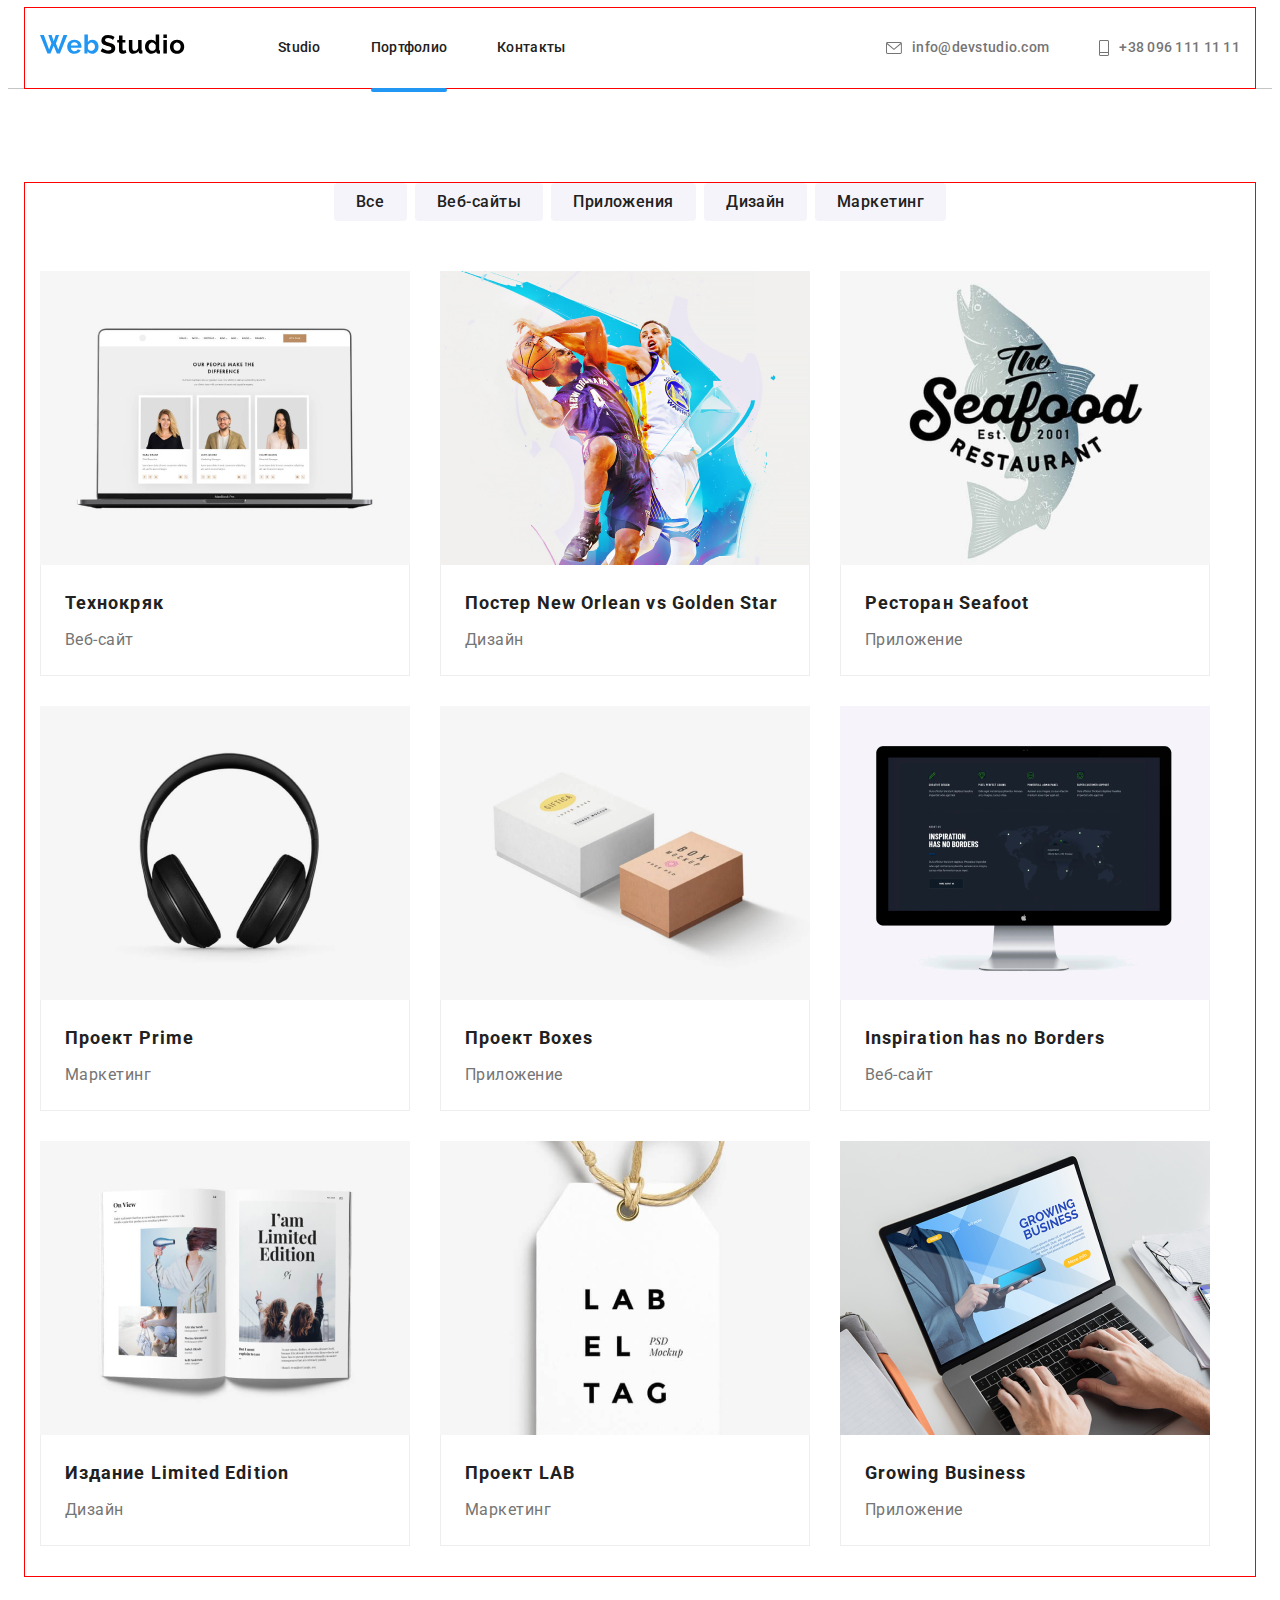
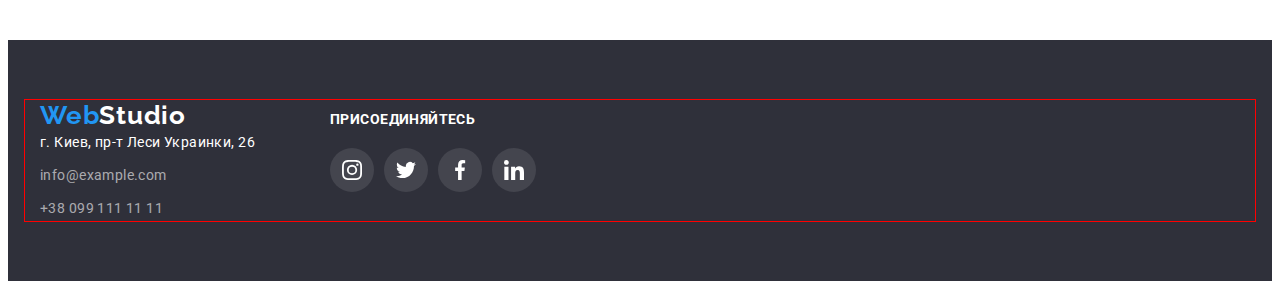
==== portfolio.html @ 8a686abf "HW-06" ====
<!DOCTYPE html>
<html lang="ru">
<head>
    <meta charset="UTF-8">
    <meta http-equiv="X-UA-Compatible" content="IE=edge">
    <meta name="viewport" content="width=device-width, initial-scale=1.0">
    <link rel="preconnect" href="https://fonts.googleapis.com">
    <link rel="preconnect" href="https://fonts.gstatic.com" />
    <link href="https://fonts.googleapis.com/css2?family=Raleway:wght@700&family=Roboto:wght@400;500;700;900&display=swap"
          rel="stylesheet" />
    <title>WebStudio</title>
    <link rel="stylesheet" href="https://cdnjs.cloudflare.com/ajax/libs/modern-normalize/1.1.0/modern-normalize.min.css"
        integrity="sha512-wpPYUAdjBVSE4KJnH1VR1HeZfpl1ub8YT/NKx4PuQ5NmX2tKuGu6U/JRp5y+Y8XG2tV+wKQpNHVUX03MfMFn9Q=="
        crossorigin="anonymous" referrerpolicy="no-referrer" />
    <link rel="stylesheet" href="./css/styles.css" />
</head>
<body>
    <!--Шапка сайта-->
<header class="header">
    <div class="container">
    <a class="header-logo link" href="/">
        <svg class="logo-icon" width="145" height="31">
            <use href="./images/symbol-defs.svg#icon-WebStudio">
            </use>
        </svg>
    </a>
    <nav class="header-nav">
        <ul class="header-list list">
            <li class="header-item"><a class="header-link link" href="index.html"  target="_blank">Studio</a></li>
            <li class="header-item"><a class="header-link current link" href="portfolio.html"  target="_blank">Портфолио</a></li>
            <li class="header-item"><a class="header-link link" href="/" target="_blank">Контакты</a></li>
        </ul>
    </nav>
<ul class="header-list list link">
    <li class="header-item"><a class="header-mail link" href="mailto:info@devstudio.com">
            <svg class="header-icon-mail" width="16" height="12">
                <use href="./images/symbol-defs.svg#icon-envelope">
                </use>
            </svg>
            info@devstudio.com
        </a>
    </li>
    <li class="header-item"><a class="header-tel link" href="tel:+380961111111">
            <svg class="header-icon-tel" width="10" height="16">
                <use href="./images/symbol-defs.svg#icon-Vector">
                </use>
            </svg>
            +38 096 111 11 11
        </a>
    </li>
</ul>
    </div>
</header>
    <!--Main-->
    <main>
    <!--Наши проекты и услуги-->
        <section class="projects ">
            <div class="container">
            <h2 class="visually-hidden">Наши проекты и услуги</h2>
                <ul class="projects-btn-list list">
                    <li class="projects-item-btn"> <button type="button" class="projects-btn-all" onclick()">Все</button></li>
                    <li class="projects-item-btn"> <button type="button" class="projects-btn-web" onclick()">Веб-сайты</button></li>
                    <li class="projects-item-btn"> <button type="button" class="projects-btn-applications" onclick()">Приложения</button></li>
                    <li class="projects-item-btn"> <button type="button" class="projects-btn-design" onclick()">Дизайн</button></li>
                    <li class="projects-item-btn"> <button type="button" class="projects-btn-marketing" onclick()">Маркетинг</button></li>
                </ul>
                <ul class="projects-gallery-list list">
                    <li class="projects-item-gallery">
                        <a href="" class="item-gallery-link link">
                        <div class="projects-item-wrap">
                        <img src="./images/img 21.png" alt="Технокоманда" width="370" height="294" />
                        <p class="projects-item-text">
                        Ресурс предлагает комплексные предложения с разным уровнем функционала и сервисов.
                        Все это позволит посетителю получить исчерпывающие сведения о компании или частном лице.
                        </p>
                        </div>
                        <div class="projects-item-gallery-typical">
                        <h3 class="projects-item-gallery-title">Технокряк</h3>
                        <p class="projects-gallery-text">Веб-сайт</p>
                        </div>
                        </a>
                    </li>                    
                    <li class="projects-item-gallery">
                        <a href="" class="item-gallery-link link">
                        <div class="projects-item-wrap">
                        <img src="./images/img 22.png" alt="Постер" width="370" height="294" />
                        <p class="projects-item-text">
                            Ресурс предлагает комплексные предложения с разным уровнем функционала и сервисов.
                            Все это позволит посетителю получить исчерпывающие сведения о компании или частном лице.
                        </p>
                        </div>
                        <div class="projects-item-gallery-typical">
                        <h3 class="projects-item-gallery-title">Постер New Orlean vs Golden Star</h3>
                        <p class="projects-gallery-text">Дизайн</p>
                        </div>
                        </a>
                    </li>
                    <li class="projects-item-gallery"> 
                        <a href="" class="item-gallery-link link">
                        <div class="projects-item-wrap">
                        <img src="./images/img 23.png" alt="Визитная карточка ресторана Seafoot" width="370" height="294" />
                        <p class="projects-item-text">
                            Ресурс предлагает комплексные предложения с разным уровнем функционала и сервисов.
                            Все это позволит посетителю получить исчерпывающие сведения о компании или частном лице.
                        </p>
                        </div>
                        <div class="projects-item-gallery-typical">
                        <h3 class="projects-item-gallery-title"> Ресторан Seafoot</h3>
                        <p class="projects-gallery-text">Приложение</p>
                        </div>
                        </a>
                    </li>
                    <li class="projects-item-gallery"> 
                        <a href="" class="item-gallery-link link">
                        <div class="projects-item-wrap">
                        <img src="./images/img 24.png" alt="Наушники" width="370" height="294" />
                        <p class="projects-item-text">
                            Ресурс предлагает комплексные предложения с разным уровнем функционала и сервисов.
                            Все это позволит посетителю получить исчерпывающие сведения о компании или частном лице.
                        </p>
                        </div>
                        <div class="projects-item-gallery-typical">
                        <h3 class="projects-item-gallery-title">Проект Prime</h3>
                        <p class="projects-gallery-text">Маркетинг</p>
                        </div>
                        </a>
                    </li>
                    <li class="projects-item-gallery"> 
                        <a href="" class="item-gallery-link link">
                        <div class="projects-item-wrap">
                        <img src="./images/img 25.png" alt="Коробочные решения" width="370" height="294" />
                        <p class="projects-item-text">
                            Ресурс предлагает комплексные предложения с разным уровнем функционала и сервисов.
                            Все это позволит посетителю получить исчерпывающие сведения о компании или частном лице.
                        </p>
                        </div>
                        <div class="projects-item-gallery-typical">
                        <h3 class="projects-item-gallery-title">Проект Boxes</h3>
                        <p class="projects-gallery-text">Приложение</p>
                        </div>
                        </a>
                    </li>
                    <li class="projects-item-gallery"> 
                        <a href="" class="item-gallery-link link">
                        <div class="projects-item-wrap">
                        <img src="./images/img 26.png" alt="Борд на экране монитора" width="370" height="294" />
                        <p class="projects-item-text">
                            Ресурс предлагает комплексные предложения с разным уровнем функционала и сервисов.
                            Все это позволит посетителю получить исчерпывающие сведения о компании или частном лице.
                        </p>
                        </div>
                        <div class="projects-item-gallery-typical">
                        <h3 class="projects-item-gallery-title">Inspiration has no Borders</h3>
                        <p class="projects-gallery-text">Веб-сайт</p>
                        </div>
                        </a>
                    </li>
                    <li class="projects-item-gallery">
                        <a href="" class="item-gallery-link link">
                        <div class="projects-item-wrap">
                        <img src="./images/img 27.png" alt="Буклет" width="370" height="294" />
                        <p class="projects-item-text">
                            Ресурс предлагает комплексные предложения с разным уровнем функционала и сервисов.
                            Все это позволит посетителю получить исчерпывающие сведения о компании или частном лице.
                        </p>
                        </div>
                        <div class="projects-item-gallery-typical">
                        <h3 class="projects-item-gallery-title">Издание Limited Edition</h3>
                        <p class="projects-gallery-text">Дизайн</p>
                        </div>
                        </a>
                    </li>
                    <li class="projects-item-gallery">
                        <a href="" class="item-gallery-link link">
                        <div class="projects-item-wrap">
                        <img src="./images/img 28.png" alt="Атрибут с Лого" width="370" height="294" />
                        <p class="projects-item-text">
                            Ресурс предлагает комплексные предложения с разным уровнем функционала и сервисов.
                            Все это позволит посетителю получить исчерпывающие сведения о компании или частном лице.
                        </p>
                        </div>
                        <div class="projects-item-gallery-typical">
                        <h3 class="projects-item-gallery-title">Проект LAB</h3>
                        <p class="projects-gallery-text">Маркетинг</p>
                        </div>
                        </a>
                    </li>
                    <li class="projects-item-gallery">
                        <a href="" class="item-gallery-link link">
                        <div class="projects-item-wrap">
                        <img src="./images/img 29.png" alt="Демоверсия на экране" width="370" height="294" />
                        <p class="projects-item-text">
                            Ресурс предлагает комплексные предложения с разным уровнем функционала и сервисов.
                            Все это позволит посетителю получить исчерпывающие сведения о компании или частном лице.
                        </p>
                        </div>
                        <div class="projects-item-gallery-typical">
                        <h3 class="projects-item-gallery-title">Growing Business</h3>
                        <p class="projects-gallery-text">Приложение</p>
                        </div>
                        </a>
                    </li>
                </ul>
            </div>
           </section>
    </main>
    <!--Footer-->
    <footer class="footer">
        <div class="container footer-container">
            <div class="logo-address">
                <a class="footer-logo link" href="/">
                    <span class="ingredient">Web</span>Studio</a>
                <address class="footer-address list link">
                    <ul class="footer-list list link">
                        <li class="footer-item"><a class="footer-map-link link" href="https://goo.gl/maps/CuazaA1xNUoPJADu5"
                                target="_blank">г. Киев, пр-т Леси Украинки, 26</a></li>
                        <li class="footer-item"><a class="footer-mail-link link"
                                href="mailto:info@example.com">info@example.com</a></li>
                        <li class="footer-item"><a class="footer-tel-link link" href="tel:+380991111111">+38 099 111 11 11</a>
                        </li>
                    </ul>
                </address>
            </div>
                <div class="social-networks">
                    <p class="footer-title">ПРИСОЕДИНЯЙТЕСЬ</p>
                    <ul class="social-networks-list list">
                        <li class="social-networks-item">
                            <a href="" class="social-networks-link link">
                                <svg class="social-networks-icon" width="20" height="20">
                                    <use href="./images/symbol-defs.svg#icon-instagram"></use>
                                </svg>
                            </a>
                        </li>
                        <li class="social-networks-item">
                            <a href="" class="social-networks-link link">
                                <svg class="social-networks-icon" width="20" height="20">
                                    <use href="./images/symbol-defs.svg#icon-twitter"></use>
                                </svg>
                            </a>
                        </li>
                        <li class="social-networks-item">
                            <a href="" class="social-networks-link link">
                                <svg class="social-networks-icon" width="20" height="20">
                                    <use href="./images/symbol-defs.svg#icon-facebook"></use>
                                </svg>
                            </a>
                        </li>
                        <li class="social-networks-item">
                            <a href="" class="social-networks-link link">
                                <svg class="social-networks-icon" width="20" height="20">
                                    <use href="./images/symbol-defs.svg#icon-linkedin"></use>
                                </svg>
                            </a>
                        </li>
                    </ul>
                </div>
        </div>
    </footer>
</body>
</html>
---- css/styles.css ----
:root{
--main-text: #757575;
--second-text:#212121;
--main-btn-background: #2196F3;
--second-btn-background: #F5F4FA;
--main-title-color: #FFFFFF;
--second-title-color: #212121;
--accent-color:#2196F3;
--typical-margin:10px;
--second-margin:4px;
--ofen-margin:30px;
--transform: 250ms cubic-bezier(0.4, 0, 0.2, 1);
}

p, h1, h2, h3, h4, h5, h6{
    margin: 0;
}

ul,ol{
    margin: 0;
    padding-left: 0;
}

button{
    cursor: pointer;
    display: block;
}

img{
    display: block;
}

body{
    background: #FFFFFF;
    font-family: "Roboto", sans-serif;
}
/*------------HEDER-----------------*/
.container{
    width:1200px;
    margin: 0 auto;
    padding-left: 15px;
    padding-right: 15px;
    outline: 1px solid red;
}

.header{
    background: #FFFFFF;
    border-bottom: 1px solid #c5c5c5;;
}

.header .container{
    display: flex;
    align-items: center;
    transition: color 250ms cubic-bezier(0.4, 0, 0.2, 1);
}

.header-logo{
    font-family: "Raleway", sans-serif;
    font-weight: 700;
    font-size: 26px;
    line-height: 1.19;
    letter-spacing: 0.03em;
    color: #212121;
}

 .heder-logo {
    display: flex;
    content: '';
    width: 145px;
    height: 31px;
    margin-left: auto;
    margin-right: auto;
    background: #2F303A;
    padding-top: 200px;
    padding-bottom: 200px;
    outline: 1px solid black;
    background-image:url(../images/icons/WebStudio.svg);
    background-size: contain;
    background-repeat: no-repeat;
    background-position: absolute;
}

.header-logo{
    margin-right: 93px;
}

.ingredient{
    font-family: "Raleway", sans-serif;
    font-weight: 700;
    font-size: 26px;
    line-height: 1.19;
    letter-spacing: 0.03em;
    color: #2196F3;
}

.header-list{
    font-weight: 500;
    font-size: 14px;
    line-height: 1.14;
    letter-spacing: 0.02em;
    color: #212121;
    display: flex;
    justify-content: center;
    margin-left: auto;
}

.list{
    list-style: none;
}

.visually-hidden {
    position: fixed;
    transform: scale(0);
}

.header-link{
    font-weight: 500;
    font-size: 14px;
    line-height: 1.14;
    letter-spacing: 0.02em;
    color: #212121;
    transition: color 250ms cubic-bezier(0.4, 0, 0.2, 1);
}

.header-link:hover,
.header-link:focus {
    color: var(--accent-color);
}

.link{
    text-decoration: none;
}


.header-item:not(:last-child){
    margin-right: 50px;
}

.header-link.current::after {
    position: absolute;
    content: "";
    width: 100%;
    height: 4px;
    background: #2196f3;
    border-radius: 2px;
    left: 0;
    bottom: -4px;
}

.header-link{
    display: block;
    padding-top: 32px;
    padding-bottom: 32px;
    position: relative;
    transition: color 250ms cubic-bezier(0.4, 0, 0.2, 1);
}

.header-tel{
    font-weight: 500;
    font-size: 14px;
    line-height: 1.14;
    letter-spacing: 0.02em;
    display: flex;
    align-items: center;
    justify-content: center;
    color: #757575;
    transition: color 250ms cubic-bezier(0.4, 0, 0.2, 1),
    fill 250ms cubic-bezier(0.4, 0, 0.2, 1);
}

.header-icon-tel {
    display: inline-block;
    fill: currentColor;
    margin-right: 10px;
    justify-content: center;
}

.header-tel-link::before {
    display: inline-block;
    content: '';
    width: 122px;
    height: 16px;
    align-items: center;
    justify-content: center;
    background-repeat: no-repeat;
    background-image: url(../images/icons/Vector.svg);
}

.header-mail-link { 
    display: flex;
    content: '';
    font-weight: 500;
    font-size: 14px;
    line-height: 16px;
    letter-spacing: 0.02em;
}

.header-mail-link::before {
    display: inline-block;
    content: '';
    width: 135px;
    height: 16px;
    align-items: center;
    justify-content: center;
    background-repeat:no-repeat;
    background-image: url(../images/icons/envelope.svg);
}

.header-mail{
    font-weight: 500;
    font-size: 14px;
    line-height: 1.14;
    letter-spacing: 0.02em;
    display: flex;
    align-items: center;
    justify-content: center;
    color: #757575;
    transition: color 250ms cubic-bezier(0.4, 0, 0.2, 1), 
    fill 250ms cubic-bezier(0.4, 0, 0.2, 1);;
}

.header-icon-mail {
    fill: currentColor;
    margin-right: 10px;
    justify-content: center;
    font-weight: 500;
}

.header-tel:hover,
.header-tel:focus,
.header-mail:hover,
.header-mail:focus {
    color: #2196F3;
}

.header-tel:hover .header-icon-tel:hover,
.header-tel:focus .header-icon-tel:focus,
.header-mail:hover .header-icon-mail:hover,
.header-mail:focus .header-icon-mail:focus {
    fill: #2196F3;
}

/*------------Hero------------------*/
.hero {
    max-width: 1600px;
    height: 600px;
    margin-left: auto;
    margin-right: auto;
    background: #2F303A;
    padding-top: 200px;
    padding-bottom: 200px;
    outline: 1px solid black;
    background-image: linear-gradient(
        to right,
        rgba(47, 48, 58, 0.4),
        rgba(47, 48, 58, 0.4)),
        url(../images/Img.jpg);
    background-repeat: no-repeat;
    background-position: center;
    background-size: cover;
}

.hero-title{
    font-weight: 900;
    font-size: 44px;
    line-height: 1.36;
    text-align: center;
    letter-spacing: 0.06em;
    text-transform: uppercase;
    color: var(--main-title-color);
    margin: 0 auto;
    margin-bottom: var(--ofen-margin);
    width: 696px;
}

.hero-btn{
    font-family: inherit;
    font-weight: 700;
    font-size: 16px;
    line-height: 1.88;
    letter-spacing: 0.06em;
    color: #FFFFFF;
    background: var(--main-btn-background);
    height: 50px;
    min-width: 200px;
    padding: 10px 32px;
    margin: 0 auto;
    border-radius: 4px;
    transition: color 250ms cubic-bezier(0.4, 0, 0.2, 1);;
}

.hero-btn:hover
.hero-btn:focus{
    color:#188CE8
}
/*---------------About---------------*/

.about{
    padding-top:94px;
}

.about-list-benefits{
    display: flex;
    justify-content: center;
}

.about-title-benefits{
    font-weight: 700;
    font-size: 14px;
    line-height: 1.14;
    letter-spacing: 0.03em;
    text-transform: uppercase;
    color: var(--second-title-color);
    margin-top:var(--ofen-margin);
    margin-bottom:var(--typical-margin);
}

.about-text-benefits{
    font-size: 14px;
    line-height: 1.71;
    letter-spacing: 0.03em;
    color: #757575;
}

.about-item-benefits:not(:last-child) {
    margin-right: var(--ofen-margin);
}

.about-item-benefits{
    width: 270px;
    border-radius: 4px;
    box-shadow: 4px;
}

.about-item-benefits::before {
    display:block;
    content: '';
    height: 120px;
    background-repeat: no-repeat;
    background-position: center;
    background-color: #F5F4FA;
}

.icon-positions::before{
    background-image: url("../images/icons/Vector\ 1.svg");
} 

.icon-time::before{
    background-image: url("../images/icons/Vector\ 2.svg");
}

.icon-planning::before {
    background-image: url("../images/icons/Vector\ 3.svg");
}

.icon-tehnology::before {
    background-image: url("../images/icons/astronaut.svg");
}

.about-item:not(:last-child) {
    margin-right: var(--ofen-margin);
    position: relative;
}

.about-title-services {
    font-weight: 700;
    font-size: 36px;
    line-height: 1.17;
    text-align: center;
    letter-spacing: 0.03em;
    color: var(--second-title-color);
    min-width: 376px;
    margin-bottom: 50px;
}

.services {
    padding-top: 94px;
    padding-bottom: 94px;
}

.about-list-services {
    display: flex;
}

.about-item-wrap{
    position: relative;
}

.about-item-text{
    position: absolute;
    bottom: 70px;
    left: 0;
    transform: translateY(100%);
    color: #FFFFFF;
    background: rgba(47, 48, 58, 0.8);
    text-align: center;
    width: 370px;
    font-size: 14px;
    line-height:1.14;
    padding: 27px 82px 27px 83px;
    transition:transform 250ms cubic-bezier(0.4, 0, 0.2, 1);;
}

.team{
    background: #F5F4FA;
    padding-top: 94px;
    padding-bottom: 94px;
}


.team-title{
    font-family: "Roboto", sans-serif;
    font-weight: 700;
    font-size: 36px;
    line-height: 1.17;
    text-align: center;
    letter-spacing: 0.03em;
    min-width: 264px;
    color: var(--second-title-color);
    margin-bottom: 50px;
}

.team-list{
    display: flex;
    margin-left: -30px;
}

.team-item{
    display: block;
    background: #FFFFFF;
    width: 270px;
    border-radius:4px;
    box-shadow: 0px 1px 3px rgba(0, 0, 0, 0.12), 0px 1px 1px rgba(0, 0, 0, 0.14), 0px 2px 1px rgba(0, 0, 0, 0.2);
}

.team-item{
    flex-basis:calc(100% / 4 - 30px) ;
    margin-left: 30px;
}

.team-item-typical{
    padding-top:var(--ofen-margin) ;
    padding-bottom: var(--ofen-margin);
}

.team-item-title{
    font-weight: 500;
    font-size: 16px;
    line-height: 1.19;
    text-align: center;
    letter-spacing: 0.03em;
    color: #212121;
    margin-bottom: 10px;
}

.team-item-text{
    line-height: 1.19;
    text-align: center;
    letter-spacing: 0.03em;
    color: #757575;
    margin-bottom: 16px;
}

.members-team-list{
    display: flex;
    justify-content: center;
}

.members-team-item{
    width: 44px;
    height: 44px;
    margin-right: 10px;    
}

.members-team-item:last-child{
    margin-right: 0;
}

.members-team-link{
    width: 100%;
    height: 100%;
    background-color: #FFFFFF;
    border-radius: 50%;
    display: flex;
    align-items: center;
    justify-content: center;
    color:#AFB1B8;
    transition: background-color 250ms cubic-bezier(0.4, 0, 0.2, 1),
    color 250ms cubic-bezier(0.4, 0, 0.2, 1);;
}

.members-team-icon{
    fill: currentColor;
}

.members-team-link:hover, 
.members-team-link:focus{
    background-color: #AFB1B8;
    color: #2196F3;
}

.members-team-link:hover .members-team-icon,
.members-team-link:focus .members-team-icon{
    color: #2196F3;
}

/*----------Clients----------------*/
.clients{
    padding-top: 94px;
    padding-bottom: 94px;
}
.clients-title{
    font-weight: 700;
    font-size: 39px;
    line-height: 1.17;
    text-align: center;
    letter-spacing: 0.03em;
    color: #212121;
    margin-bottom: 50px;
}

.clients-list{
    display: flex;
    align-items: center;
    justify-content: center;
}

.clients-item{
    background: #FFFFFF;
    width: 170px;
    height: 92px;
}

.clients-item:not(:last-child) {
    margin-right:var(--ofen-margin)
}

.clients-link{
    width: 100%;
    height: 100%;
    background-color: #E5E5E5;
    border: 1px solid#AFB1B8;
    border-radius: 4px;
    display: flex;
    align-items: center;
    justify-content: center;
    color: #AFB1B8;
    transition: border 250ms cubic-bezier(0.4, 0, 0.2, 1),
    fill 250ms cubic-bezier(0.4, 0, 0.2, 1);
}

.clients-icon{
    fill: currentColor;
}

.clients-link:hover .clients-icon,
.clients-link:focus .clients-icon{
    border: 1px solid #2196F3;
    fill: #2196F3;
}

/*-----------Projects--------------*/
.projects{
    padding-top: 94px;
    padding-bottom: 94px;
}

.projects-btn-list{
    display: flex;
    align-items:center;
    justify-content:center;
    margin-bottom: 50px;
}

.projects-item-btn:hover,
.projects-item-btn:focus{
    box-shadow: 0px 3px 1px rgba(0, 0, 0, 0.1), 0px 1px 2px rgba(0, 0, 0, 0.08), 0px 2px 2px rgba(0, 0, 0, 0.12);
}

.projects-item-btn:not(:last-child){
    margin-right: 8px;
    transition: box-shadow 250ms cubic-bezier(0.4, 0, 0.2, 1);
}

.projects-btn-all{
    font-family: inherit;
    font-weight: 500;
    font-size: 16px;
    line-height: 1.63;
    letter-spacing: 0.03em;
    background-color: #F5F4FA;
    min-width: 73px;
    height: 38px;
    padding: 6px 22px;
    border: none;
    border-radius: 4px;
    color: #212121;
    transition:  color 250ms cubic-bezier(0.4, 0, 0.2, 1);;
}

.projects-btn-all:hover,
.projects-btn-all:focus {
    color:#FFFFFF;
    background-color: #2196F3;
}


.projects-btn-web{
    font-family: inherit;
    font-weight: 500;
    font-size: 16px;
    line-height: 1.63;
    letter-spacing: 0.03em;
    background-color: #F5F4FA;
    min-width: 128px;
    height: 38px;
    padding: 6px 22px;
    border: none;
    border-radius: 4px;
    color: #212121;
    transition:  color 250ms cubic-bezier(0.4, 0, 0.2, 1);
}

.projects-btn-web:hover,
.projects-btn-web:focus {
    color: #FFFFFF;
    background-color: #2196F3;
    
}

.projects-btn-applications{
    font-family: inherit;
    font-weight: 500;
    font-size: 16px;
    line-height: 1.63;
    letter-spacing: 0.03em;
    background-color: #F5F4FA;
    min-width: 145px;
    height: 38px;
    padding: 6px 22px;
    border: none;
    border-radius: 4px;
    color: #212121;
    transition:  color 250ms cubic-bezier(0.4, 0, 0.2, 1);
}

.projects-btn-applications:hover,
.projects-btn-applications:focus {
    color: #FFFFFF;
    background-color: #2196F3;
}

.projects-btn-design{
    font-family: inherit;
    font-weight: 500;
    font-size: 16px;
    line-height: 1.63;
    letter-spacing: 0.03em;
    background-color: #F5F4FA;
    min-width: 103px;
    height: 38px;
    padding: 6px 22px;
    border: none;
    border-radius: 4px;
    color: #212121;
    transition: color 250ms cubic-bezier(0.4, 0, 0.2, 1);
}

.projects-btn-design:hover,
.projects-btn-design:focus {
    color: #FFFFFF;
    background-color: #2196F3;
}

.projects-btn-marketing{
    font-family: inherit;
    font-weight: 500;
    font-size: 16px;
    line-height: 1.63;
    letter-spacing: 0.03em;
    background: #F5F4FA;
    min-width: 130px;
    height: 38px;
    padding: 6px 22px;
    border: none;
    border-radius: 4px;
    color: #212121;
    transition: color 250ms cubic-bezier(0.4, 0, 0.2, 1);
}

.projects-btn-marketing:hover,
.projects-btn-marketing:focus {
    color: #FFFFFF;
    background-color: #2196F3;
}

.projects-gallery-list{
    display: flex;
    flex-wrap: wrap;
    margin-left: -30px;
    margin-bottom: -30px;
}

.projects-item-wrap{
    position: relative;
    overflow: hidden;
}

.projects-item-gallery{
    flex-basis:calc((100%-30px) / 9);
    margin-left:var(--ofen-margin);
    margin-bottom: var(--ofen-margin);
    position: relative;
}

.projects-item-gallery:hover .projects-item-text,
.projects-item-gallery:focus .projects-item-text {
    transform: translateY(0%);
}

.item-gallery-link{
    display: block;
    transition: box-shadow 250ms cubic-bezier(0.4, 0, 0.2, 1);
}

.projects-item-text{
    position: absolute;
    top: 0;
    color: #FFFFFF;
    background: rgba(33, 150, 243, 0.9);
    line-height:1.56;
    padding:63px 24px;
    height: 100%;
    transform: translateY(100%);
    transition:transform 250ms cubic-bezier(0.4, 0, 0.2, 1);
}

.projects-item-gallery-typical{
    padding-top: 20px;
    padding-bottom: 20px;
    padding-right: 24px;
    padding-left: 24px;
    border: 1px solid #EEEEEE;
    border-top: none;
}

.projects-item-gallery-title{
    font-weight: 700;
    font-size: 18px;
    line-height: 2.0;
    letter-spacing: 0.06em;
    color: var(--second-title-color);
    margin-bottom: var(--second-margin);
}

.projects-gallery-text{
    line-height: 1.88;
    letter-spacing: 0.03em;
    color: #757575;
}

.item-gallery-link:hover,
.item-gallery-link:focus{
box-shadow: 0px 1px 1px rgba(0, 0, 0, 0.12), 0px 4px 4px rgba(0, 0, 0, 0.06), 1px 4px 6px rgba(0, 0, 0, 0.16);
}

/*---------------Footer---------------*/
.footer {
    background: #2F303A;
    padding-top: 60px;
    padding-bottom: 60px;
}

[href="https://www.goo.gl/maps"] {
    color: blue;
}

.footer-container{
    display:flex;
    align-items: baseline;
}

.logo-address{
    margin-right: 5px ; 
}

.footer-address {
    font-style: normal;
}

.footer-logo {
    font-family: "Raleway", sans-serif;
    font-weight: 700;
    font-size: 26px;
    line-height: 1.19;
    letter-spacing: 0.03em;
    color: #FFFFFF;
    margin-bottom: 20px;
}

.ingredient {
    font-family: "Raleway", sans-serif;
    font-weight: 700;
    font-size: 26px;
    line-height: 1.19;
    letter-spacing: 0.03em;
    color: #2196F3;
}

.footer-list{
    margin-left: auto;
}

.footer-map-link {
    font-size: 14px;
    line-height: 1.71;
    letter-spacing: 0.03em;
    color: #FFFFFF;
}

.footer-item:not(:last-child){
    margin-bottom: 9px;
}

.footer-mail-link,
.footer-tel-link {
    font-size: 14px;
    line-height: 1.71;
    letter-spacing: 0.03em;
    color: rgba(255, 255, 255, 0.6);
}

.footer-title {
    font-weight: 700;
    font-size: 14px;
    line-height: 1.14;
    letter-spacing: 0.03em;
    color: #FFFFFF;
    margin-bottom: 20px;
}

.social-networks{
   margin-left: 70px;
}

.social-networks-list{
    display: flex;
    justify-content: center;
}

.social-networks-item{
    width: 44px;
    height: 44px;
    margin-right: 10px;
}

.social-networks-item:last-child {
    margin-right: 0;
}

.social-networks-link{
    width: 100%;
    height: 100%;
    background-color: rgba(255, 255, 255, 0.1);
    border-radius: 50%;
    display: flex;
    align-items: center;
    justify-content: center;
    color: #FFFFFF;
    transition: background-color 250ms cubic-bezier(0.4, 0, 0.2, 1);
}

.social-networks-icon{
    fill: currentColor;
}

.social-networks-link:hover,
.social-networks-link:focus{
    background-color: #2196F3;
}

.backdrop{
    position: fixed;
    top:0;
    left: 0;
    transition: opacity 250ms, visibility 250ms;
    width: 100%;
    height: 100%;
    background-color:rgba(0, 0, 0, 0.2);
}

.backdrop .is-hidden .modal{
    transform: translate(-50%, -50%) scale(0) rotate(180deg);
}

.is-hidden{
    visibility: hidden;
    opacity: 0;
    pointer-events: none;
}

.no-scroll{
    overflow: hidden;
}

.modal{
    width: 528px;
    min-height: 581px;
    background-color:#FFFFFF ;
    border-radius: 4px;
    position: absolute;
    top: 50%;
    left: 50%;
    transform: translate(-50%,-50%) scale(1) rotate(0);
    transition: transform 250ms;
    padding: 40px;
}

.modal-title{
    font-family: inherit;
    font-weight: 700;
    font-size: 20px;
    line-height: 1.15;
    letter-spacing: 0.06em;
    color: black;
    height: 50px;
    min-width: 200px;
    text-align: center;
    margin-bottom: 30px;
}

.modal-close-btn{
    position: absolute;
    top: 10px;
    right: 10px;
    background-color:transparent;
    width: 30px;
    height: 30px;
    border: 1px solid black;
    border-radius: 50%;
}

.button-close-link{
display: flex;
align-items: center;
justify-content: center;
}

.modal-field{
    margin-bottom: 28px;
}

.modal-input{
    width: 100%;
    height: 40px;
    border: 1px solid rgba(33, 33, 33, 0.2);
    border-radius: 4px;
    padding-left: 10px;
}
  
.modal-input::placeholder{
    color: #757575;
}

.modal-label{
    font-size: 12px;
    color: #757575;
    display: block;
    margin-bottom: 14px;
}

.modal-input:focus,
.modal-input:not(:placeholder-shown){
    color: #2196F3;
    border-color: #2196F3;
}

.modal-text{
    width: 100%;
    height: 100px;
    border: 1px solid rgba(33, 33, 33, 0.2);
    border-radius: 4px;
    resize: none;
}
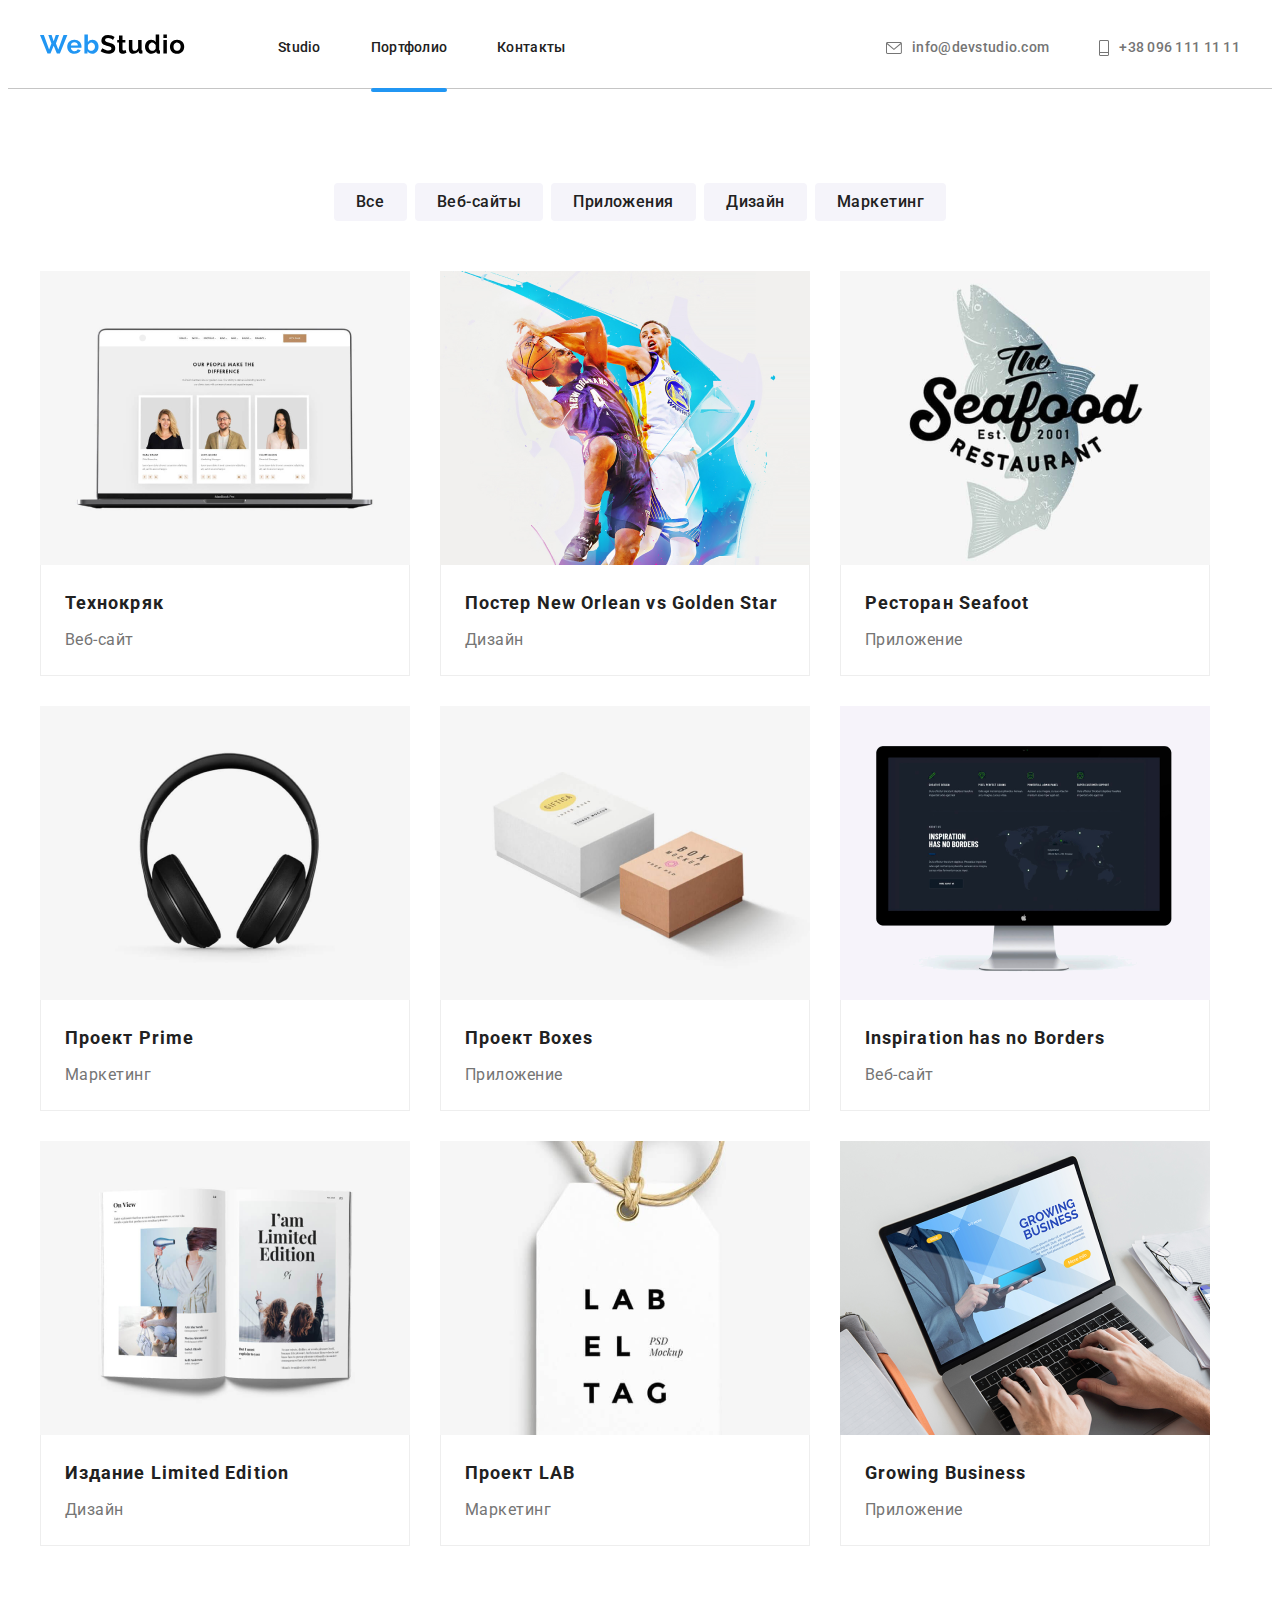
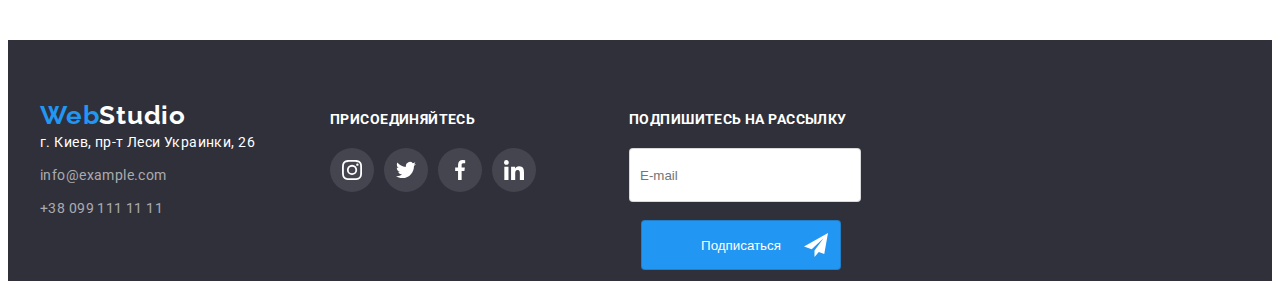
==== commit c97699d7: "flex hw 06" ====
--- a/portfolio.html
+++ b/portfolio.html
@@ -254,6 +254,27 @@
                         </li>
                     </ul>
                 </div>
+            <form class="subscription">
+                <div class="field">
+                    <label class="subscription-label">ПОДПИШИТЕСЬ НА РАССЫЛКУ</label>
+                    <span class="subscription-form">
+                        <input type="email"
+                           class="mail-input"
+                           name="user-mail"
+                           placeholder="E-mail"
+                           required
+                           id="user-mail"
+                        />
+                    <button type="submit" class="send-btn">
+                        <a href="" class="send-btn-link link">Подписаться
+                        <svg class="btn-icon" width="24" height="24">
+                            <use href="./images/symbol-defs.svg#icon-icon-send"></use>
+                        </svg>
+                        </a>
+                    </button>
+                    </span> 
+                </div> 
+            </form>
         </div>
     </footer>
 </body>
--- a/css/styles.css
+++ b/css/styles.css
@@ -40,7 +40,6 @@
     margin: 0 auto;
     padding-left: 15px;
     padding-right: 15px;
-    outline: 1px solid red;
 }
 
 .header{
@@ -529,6 +528,8 @@
     background: #FFFFFF;
     width: 170px;
     height: 92px;
+    border: 1px solid#AFB1B8;
+    border-radius: 4px;
 }
 
 .clients-item:not(:last-child) {
@@ -538,7 +539,6 @@
 .clients-link{
     width: 100%;
     height: 100%;
-    background-color: #E5E5E5;
     border: 1px solid#AFB1B8;
     border-radius: 4px;
     display: flex;
@@ -553,11 +553,17 @@
     fill: currentColor;
 }
 
-.clients-link:hover .clients-icon,
-.clients-link:focus .clients-icon{
+.clients-item:hover .clients-link:hover,
+.clients-item:focus .clients-link:focus{
     border: 1px solid #2196F3;
     fill: #2196F3;
 }
+
+.clients-icon:hover,
+.clients-icon:focus{
+    fill: #2196F3;
+}
+
 
 /*-----------Projects--------------*/
 .projects{
@@ -950,12 +956,24 @@
     margin-bottom: 28px;
 }
 
+.input-wrap{
+    position: relative;
+}
+
+.modal-icon{
+    position: absolute;
+    left: 10px;
+    top:50%;
+    transform: translateY(-50%);
+}
+
 .modal-input{
     width: 100%;
     height: 40px;
     border: 1px solid rgba(33, 33, 33, 0.2);
     border-radius: 4px;
     padding-left: 10px;
+    outline: none;
 }
   
 .modal-input::placeholder{
@@ -969,10 +987,14 @@
     margin-bottom: 14px;
 }
 
-.modal-input:focus,
+.modal-input:focus, 
 .modal-input:not(:placeholder-shown){
     color: #2196F3;
     border-color: #2196F3;
+}
+
+.modal-input:focus + .modal-icon{
+    fill: var(--accent-color);
 }
 
 .modal-text{
@@ -981,4 +1003,115 @@
     border: 1px solid rgba(33, 33, 33, 0.2);
     border-radius: 4px;
     resize: none;
+    font-size: 12px;
+    color: #757575 50%;
+}
+
+.check-text{
+    color: #757575;
+    font-size: 14px;
+    display: flex;
+}
+
+.check-text::before{
+    content: "";
+    width:16px;
+    height:15px;
+    border: 2px solid #212121;
+    border-radius: 2px;
+    margin-right: 8px;
+}
+
+.modal-check:checked + .check-text::before{
+    background-color: var(--accent-color);
+    background-image: url(../images/icons/Check.svg);
+    border: none;
+    background-repeat: no-repeat;
+    background-position: center;
+}
+
+.modal-check:focus + .check-text::before{
+    border-color: var(--accent-color);
+}
+
+.modal-check{
+    position: absolute;
+    width: 1px;
+    height: 1px;
+    border: 0;
+    clip: rect(0000);
+    overflow: hidden;
+}
+
+.online-btn{
+    color: #FFFFFF;
+    background: #2196F3;
+}
+
+.online-btn:hover
+.online-btn:focus{
+    color:#188CE8
+}
+
+.subscription{
+    display: flex;
+    justify-content: space-between;
+    margin-left: 93px;
+}
+
+.field{
+    position: relative;    
+}
+
+.subscription-label{
+    font-weight: 700;
+    font-size: 14px;
+    line-height: 1.14;
+    letter-spacing: 0.03em;
+    color: #FFFFFF;
+    margin-bottom: 20px;
+    display: block;
+}
+
+.mail-input{
+    position: absolute;
+    width: 100%;
+    height: 50px;
+    border: 1px solid rgba(0, 0, 0, 0.15);
+    border-radius: 4px;
+    padding-left: 10px;
+    outline: none;
+}
+
+.send-btn{
+    position: absolute;
+    top: 108px;
+    left: 12px;
+    background-color:transparent;
+    width: 200px;
+    height: 50px;
+    color: #FFFFFF;
+    background:#2196F3;
+    border: 1px solid rgba(33, 33, 33, 0.2);
+    border-radius: 4px;
+}
+
+.send-btn:hover .btn-icon:hover,
+.send-btn:focus .btn-icon:hover{
+    color:#188CE8
+}
+
+.send-btn-link{
+    display: flex;
+    align-items: center;
+    justify-content: center;
+    color: #FFFFFF;
+    }
+
+.btn-icon{
+    position: absolute;
+    right: 12px;
+    top:50%;
+    color: #FFFFFF;
+    transform: translateY(-50%);
 }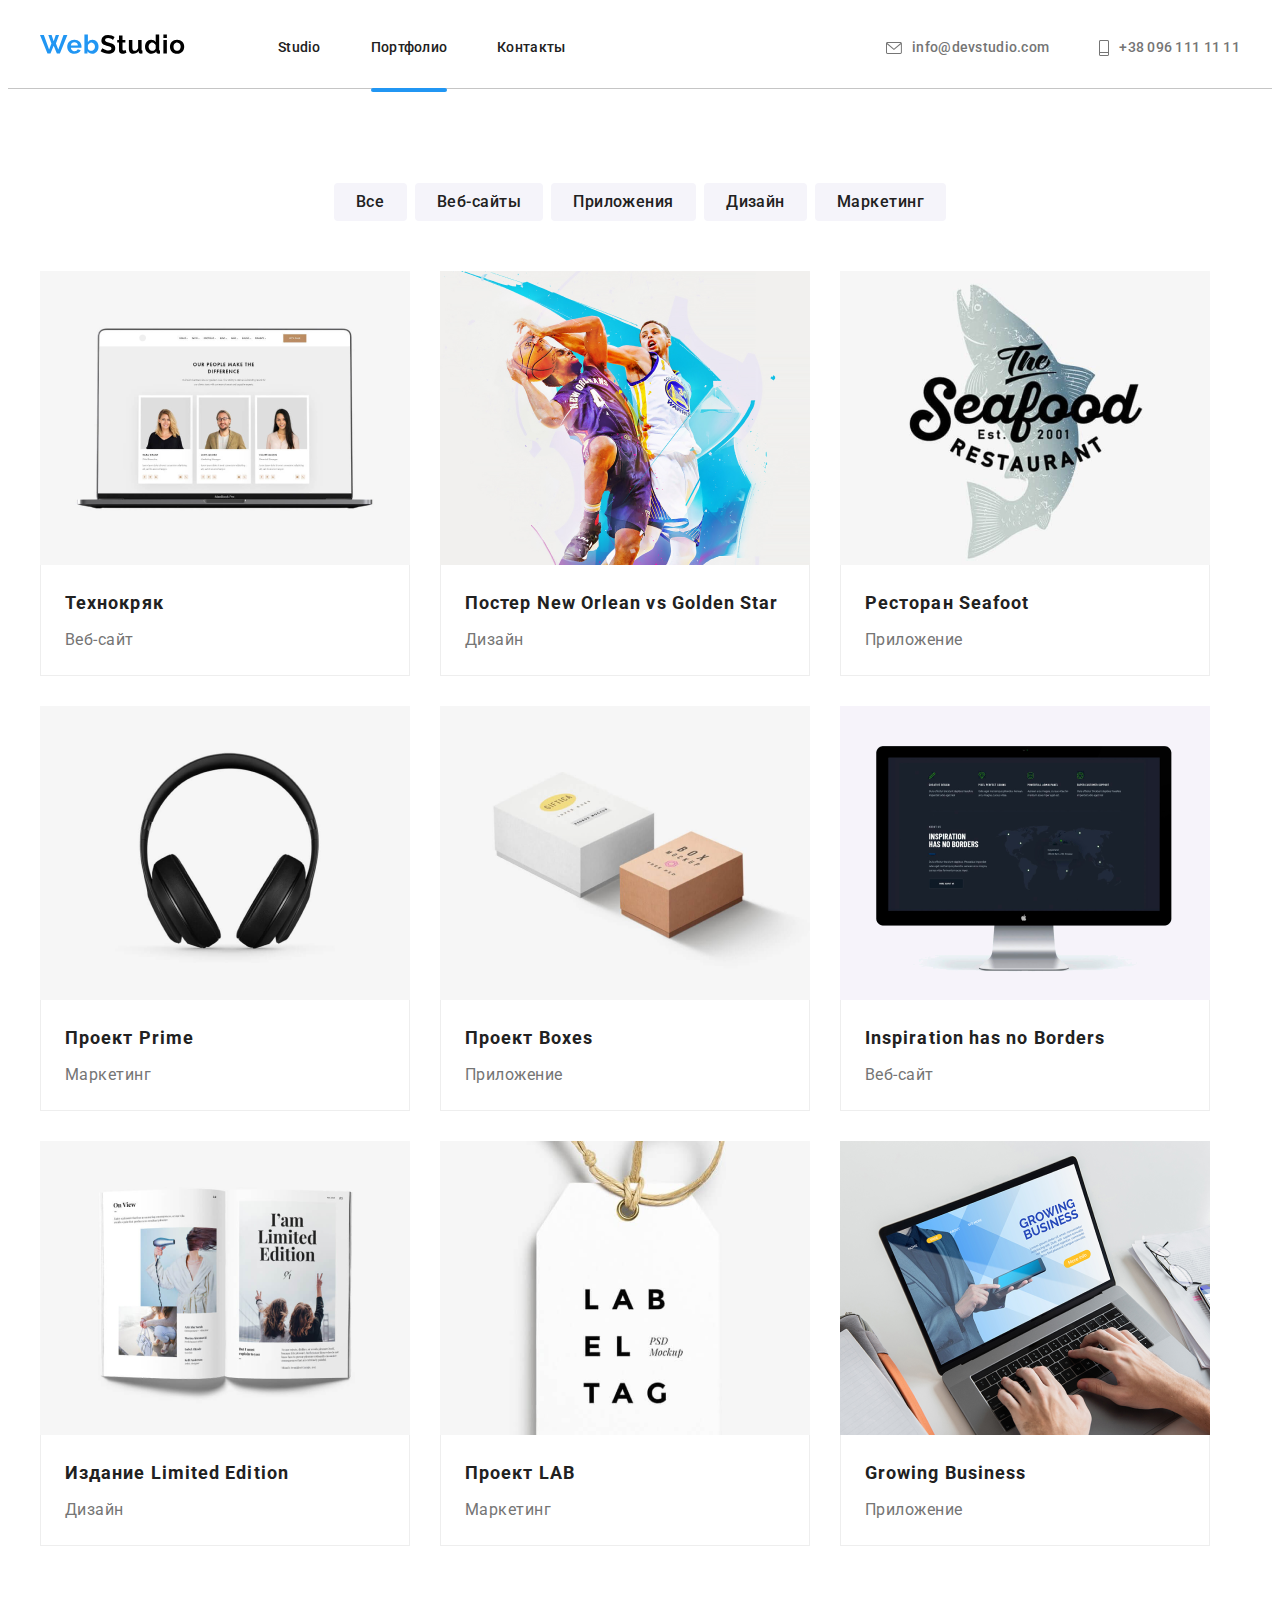
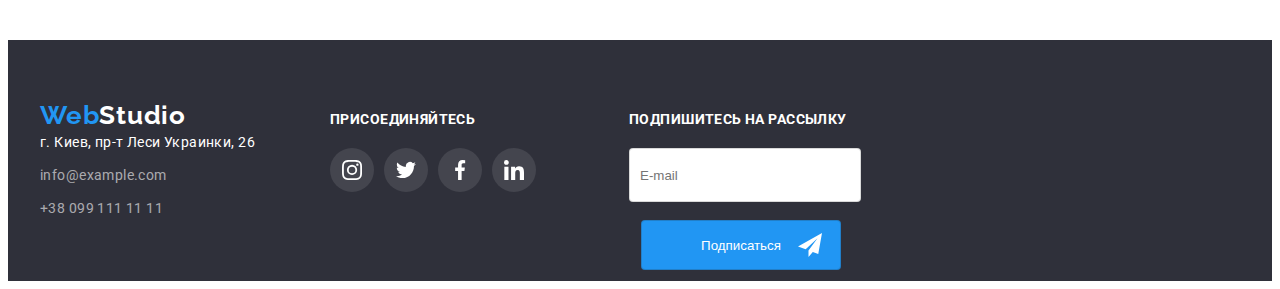
==== commit 4cfd68c5: "flex HW06" ====
--- a/portfolio.html
+++ b/portfolio.html
@@ -254,10 +254,9 @@
                         </li>
                     </ul>
                 </div>
-            <form class="subscription">
-                <div class="field">
+                <form class="subscription">
+                    <div class="field">
                     <label class="subscription-label">ПОДПИШИТЕСЬ НА РАССЫЛКУ</label>
-                    <span class="subscription-form">
                         <input type="email"
                            class="mail-input"
                            name="user-mail"
@@ -266,15 +265,16 @@
                            id="user-mail"
                         />
                     <button type="submit" class="send-btn">
+                        <span class="subscription-form">
                         <a href="" class="send-btn-link link">Подписаться
                         <svg class="btn-icon" width="24" height="24">
                             <use href="./images/symbol-defs.svg#icon-icon-send"></use>
                         </svg>
                         </a>
+                    </span> 
                     </button>
-                    </span> 
-                </div> 
-            </form>
+                    </div>
+                </form>
         </div>
     </footer>
 </body>
--- a/css/styles.css
+++ b/css/styles.css
@@ -1073,6 +1073,10 @@
     display: block;
 }
 
+.subscription-form{
+    position: relative; 
+}
+
 .mail-input{
     position: absolute;
     width: 100%;
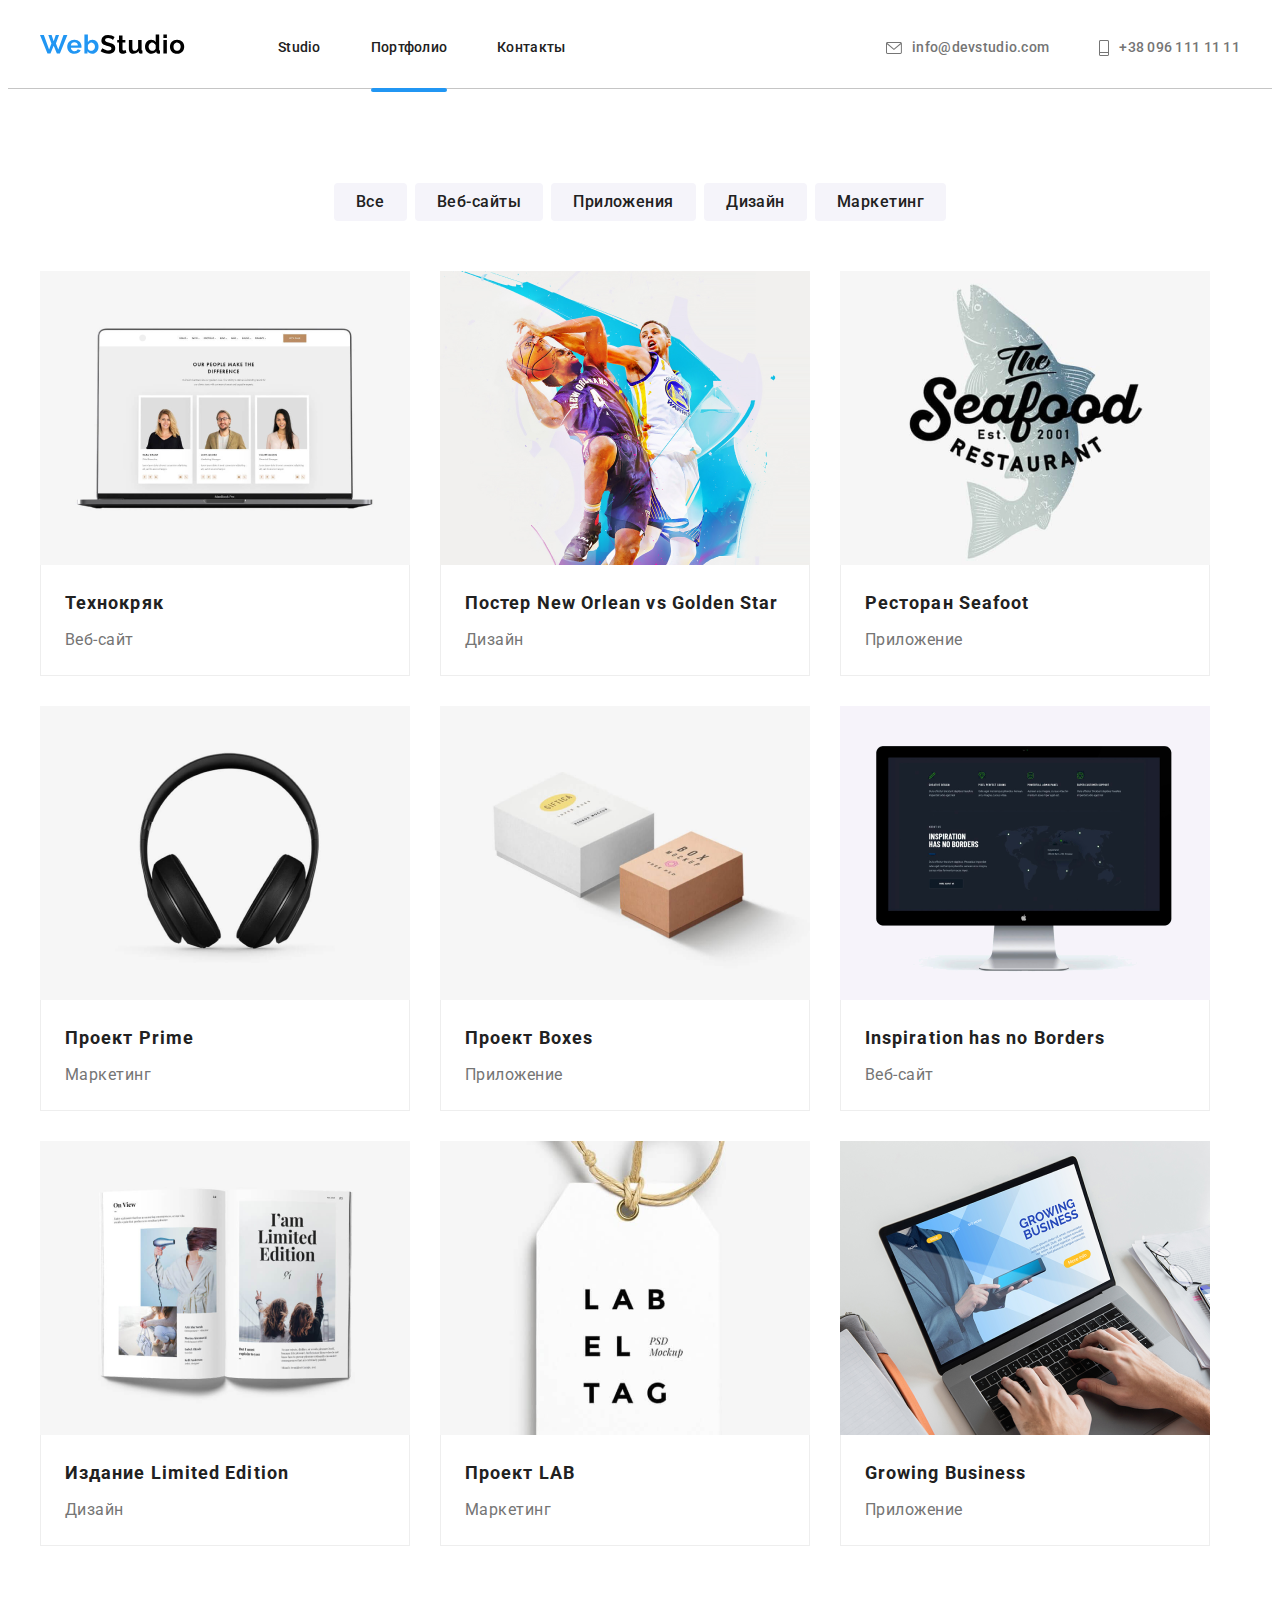
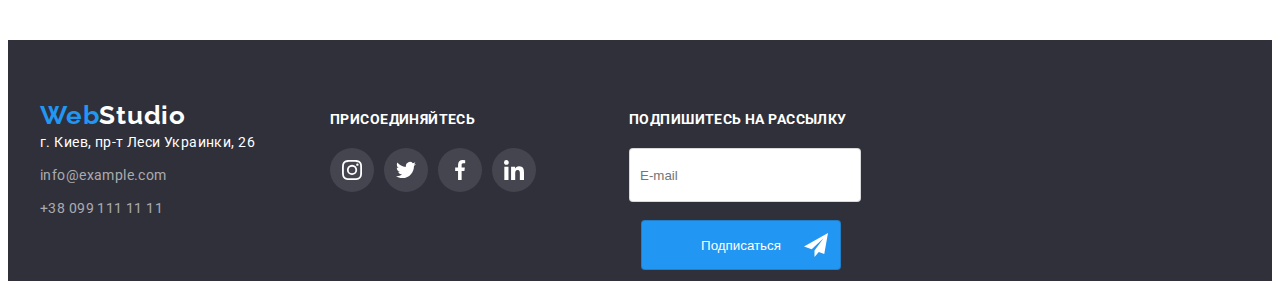
==== commit 868dc3bd: "commit hw06" ====
--- a/portfolio.html
+++ b/portfolio.html
@@ -221,10 +221,10 @@
                     </ul>
                 </address>
             </div>
-                <div class="social-networks">
-                    <p class="footer-title">ПРИСОЕДИНЯЙТЕСЬ</p>
+            <div class="social-networks">
+                <p class="footer-title">ПРИСОЕДИНЯЙТЕСЬ</p>
                     <ul class="social-networks-list list">
-                        <li class="social-networks-item">
+                       <li class="social-networks-item">
                             <a href="" class="social-networks-link link">
                                 <svg class="social-networks-icon" width="20" height="20">
                                     <use href="./images/symbol-defs.svg#icon-instagram"></use>
@@ -254,9 +254,10 @@
                         </li>
                     </ul>
                 </div>
-                <form class="subscription">
-                    <div class="field">
+            <form class="subscription">
+                <div class="field">
                     <label class="subscription-label">ПОДПИШИТЕСЬ НА РАССЫЛКУ</label>
+                    <span class="subscription-form">
                         <input type="email"
                            class="mail-input"
                            name="user-mail"
@@ -265,17 +266,18 @@
                            id="user-mail"
                         />
                     <button type="submit" class="send-btn">
-                        <span class="subscription-form">
                         <a href="" class="send-btn-link link">Подписаться
                         <svg class="btn-icon" width="24" height="24">
                             <use href="./images/symbol-defs.svg#icon-icon-send"></use>
                         </svg>
                         </a>
+                    </button>
                     </span> 
-                    </button>
-                    </div>
-                </form>
+                </div>
+            </form>
         </div>
     </footer>
 </body>
-</html>+</html>
+
+
--- a/css/styles.css
+++ b/css/styles.css
@@ -1054,8 +1054,6 @@
 }
 
 .subscription{
-    display: flex;
-    justify-content: space-between;
     margin-left: 93px;
 }
 
@@ -1074,7 +1072,8 @@
 }
 
 .subscription-form{
-    position: relative; 
+    display: flex;
+    justify-content: space-between;
 }
 
 .mail-input{
@@ -1086,7 +1085,6 @@
     padding-left: 10px;
     outline: none;
 }
-
 .send-btn{
     position: absolute;
     top: 108px;
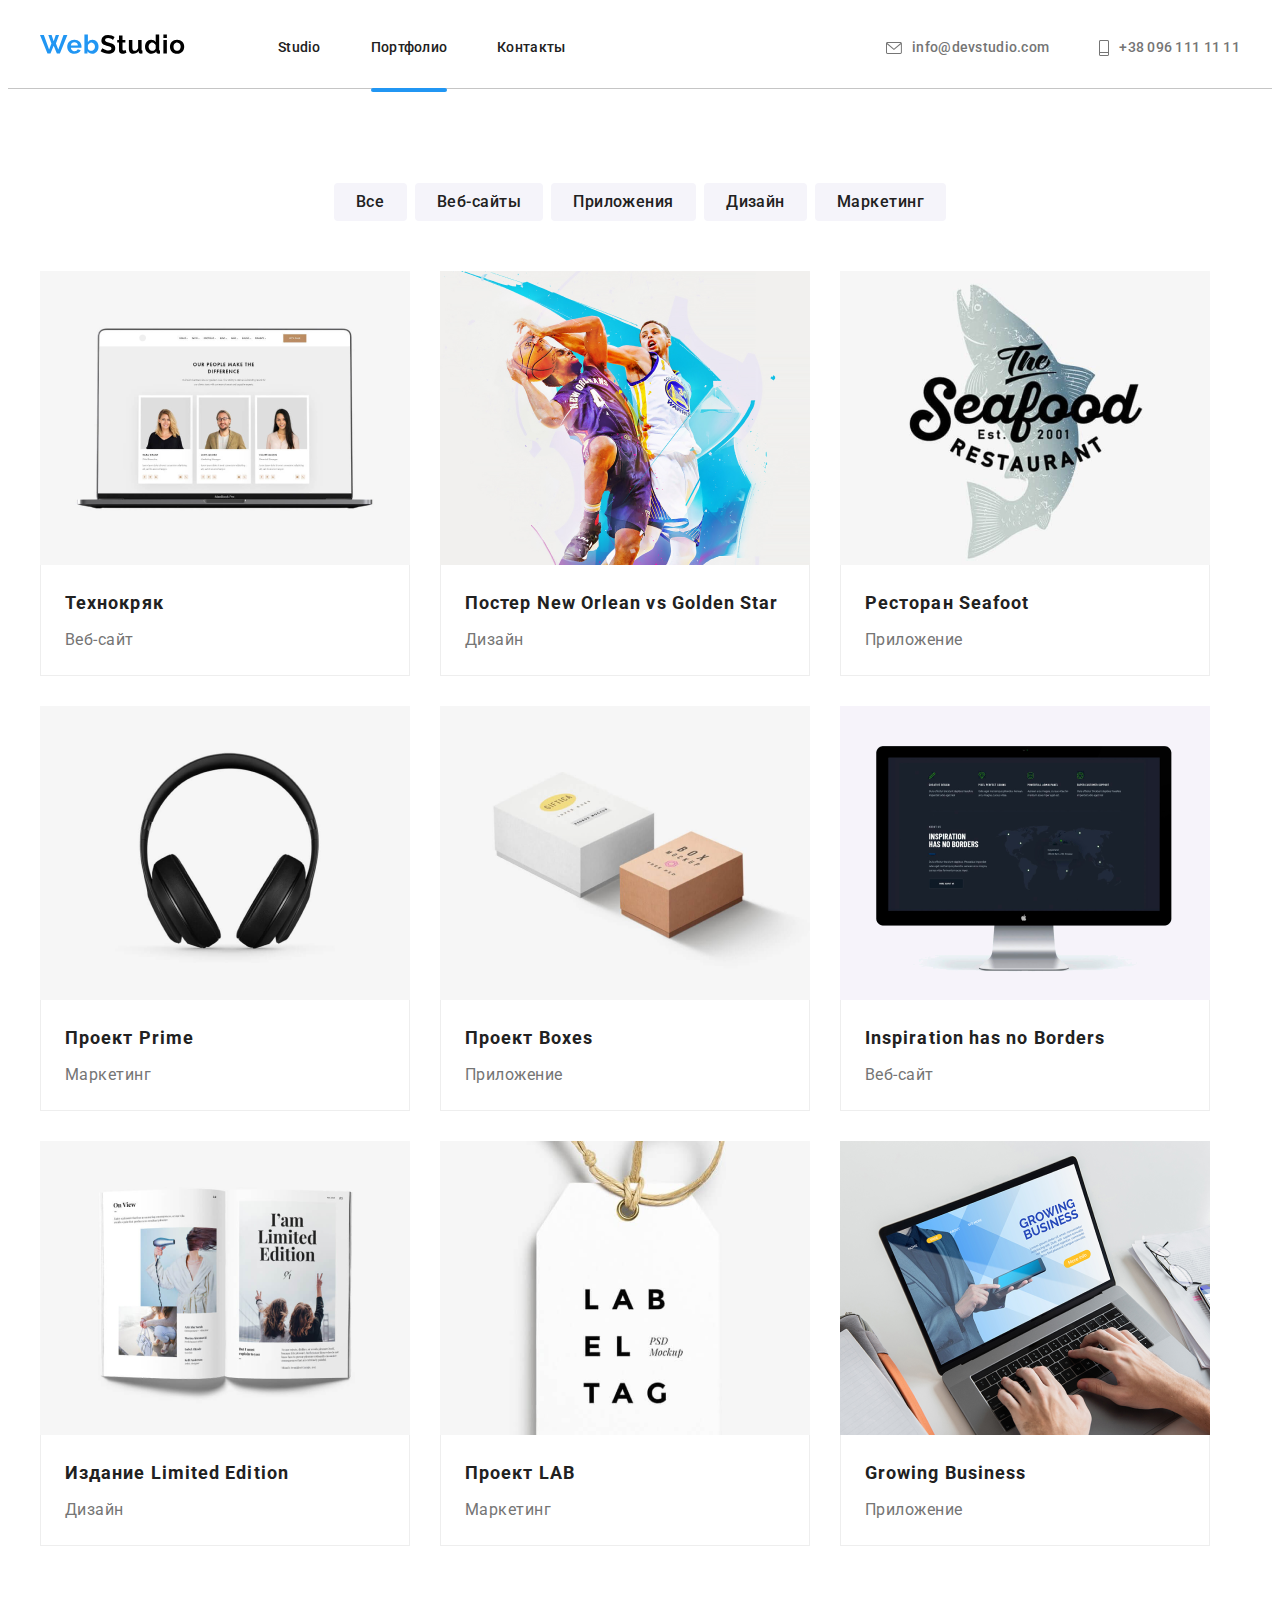
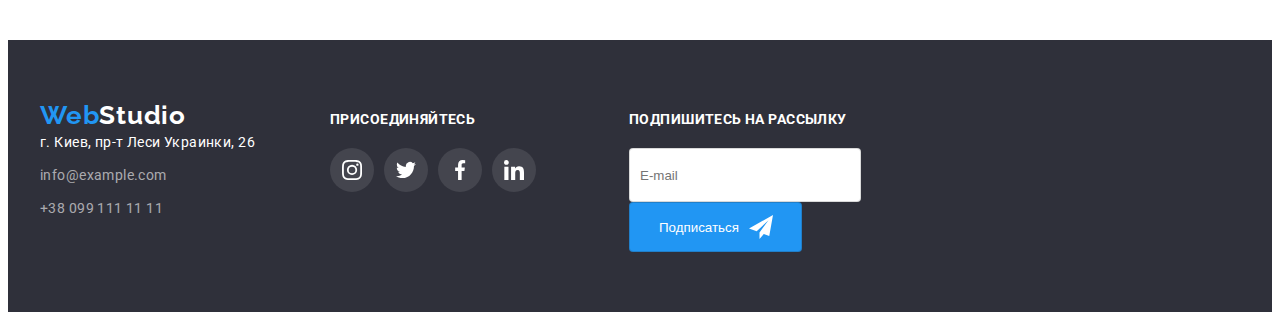
==== commit 110f9e52: "second hw06" ====
--- a/portfolio.html
+++ b/portfolio.html
@@ -254,10 +254,9 @@
                         </li>
                     </ul>
                 </div>
-            <form class="subscription">
-                <div class="field">
+                <form class="subscription">
+                    <div class="field">
                     <label class="subscription-label">ПОДПИШИТЕСЬ НА РАССЫЛКУ</label>
-                    <span class="subscription-form">
                         <input type="email"
                            class="mail-input"
                            name="user-mail"
@@ -266,18 +265,18 @@
                            id="user-mail"
                         />
                     <button type="submit" class="send-btn">
-                        <a href="" class="send-btn-link link">Подписаться
+                        <span class="subscription-form">Подписаться
                         <svg class="btn-icon" width="24" height="24">
                             <use href="./images/symbol-defs.svg#icon-icon-send"></use>
                         </svg>
                         </a>
+                    </span> 
                     </button>
-                    </span> 
-                </div>
-            </form>
-        </div>
-    </footer>
-</body>
+                    </div>
+                </form>
+            </div>
+        </footer>
+    </body>
 </html>
 
 
--- a/css/styles.css
+++ b/css/styles.css
@@ -285,7 +285,7 @@
     padding: 10px 32px;
     margin: 0 auto;
     border-radius: 4px;
-    transition: color 250ms cubic-bezier(0.4, 0, 0.2, 1);;
+    transition: color 250ms cubic-bezier(0.4, 0, 0.2, 1);
 }
 
 .hero-btn:hover
@@ -932,7 +932,7 @@
     height: 50px;
     min-width: 200px;
     text-align: center;
-    margin-bottom: 30px;
+    margin-bottom: 12px;
 }
 
 .modal-close-btn{
@@ -953,7 +953,7 @@
 }
 
 .modal-field{
-    margin-bottom: 28px;
+    margin-bottom: 12px;
 }
 
 .input-wrap{
@@ -1022,6 +1022,10 @@
     margin-right: 8px;
 }
 
+.agreement-link{
+    color: #2196F3;
+}
+
 .modal-check:checked + .check-text::before{
     background-color: var(--accent-color);
     background-image: url(../images/icons/Check.svg);
@@ -1044,8 +1048,24 @@
 }
 
 .online-btn{
+    font-family: inherit;
+    font-weight: 700;
+    font-size: 16px;
+    line-height: 1.88;
+    letter-spacing: 0.06em;
+    height: 50px;
+    max-width: 200px;
+    border-radius: 4px;
+    transition: color 250ms cubic-bezier(0.4, 0, 0.2, 1);
     color: #FFFFFF;
     background: #2196F3;
+    padding-top: 10px;
+    padding-left: 55px;
+    padding-bottom: 10px;
+    padding-right: 55px; 
+    margin-left: auto;
+    margin-right: auto ;
+
 }
 
 .online-btn:hover
@@ -1054,11 +1074,13 @@
 }
 
 .subscription{
+    display: flex;
+    justify-content: space-between;
     margin-left: 93px;
 }
 
 .field{
-    position: relative;    
+    margin-right: 215px; 
 }
 
 .subscription-label{
@@ -1071,31 +1093,37 @@
     display: block;
 }
 
-.subscription-form{
-    display: flex;
-    justify-content: space-between;
-}
-
 .mail-input{
-    position: absolute;
+    height: 50px;
     width: 100%;
-    height: 50px;
+    margin-right: 12px;
     border: 1px solid rgba(0, 0, 0, 0.15);
     border-radius: 4px;
     padding-left: 10px;
     outline: none;
 }
+
 .send-btn{
-    position: absolute;
-    top: 108px;
-    left: 12px;
-    background-color:transparent;
-    width: 200px;
     height: 50px;
+    display: flex;
+    align-items: center;
+    justify-content: center;
     color: #FFFFFF;
     background:#2196F3;
     border: 1px solid rgba(33, 33, 33, 0.2);
     border-radius: 4px;
+    padding-top: 10px;
+    padding-left: 29px;
+    padding-bottom: 10px;
+    padding-right: 62px;
+    position: relative;
+}
+
+.subscription-form{
+    height: 50px;
+    display: flex;
+    justify-content: space-between;
+    align-items: center;
 }
 
 .send-btn:hover .btn-icon:hover,
@@ -1103,17 +1131,11 @@
     color:#188CE8
 }
 
-.send-btn-link{
-    display: flex;
-    align-items: center;
-    justify-content: center;
-    color: #FFFFFF;
-    }
-
 .btn-icon{
     position: absolute;
-    right: 12px;
+    right:28px;
     top:50%;
+    transform: translateY(-50%);
     color: #FFFFFF;
     transform: translateY(-50%);
 }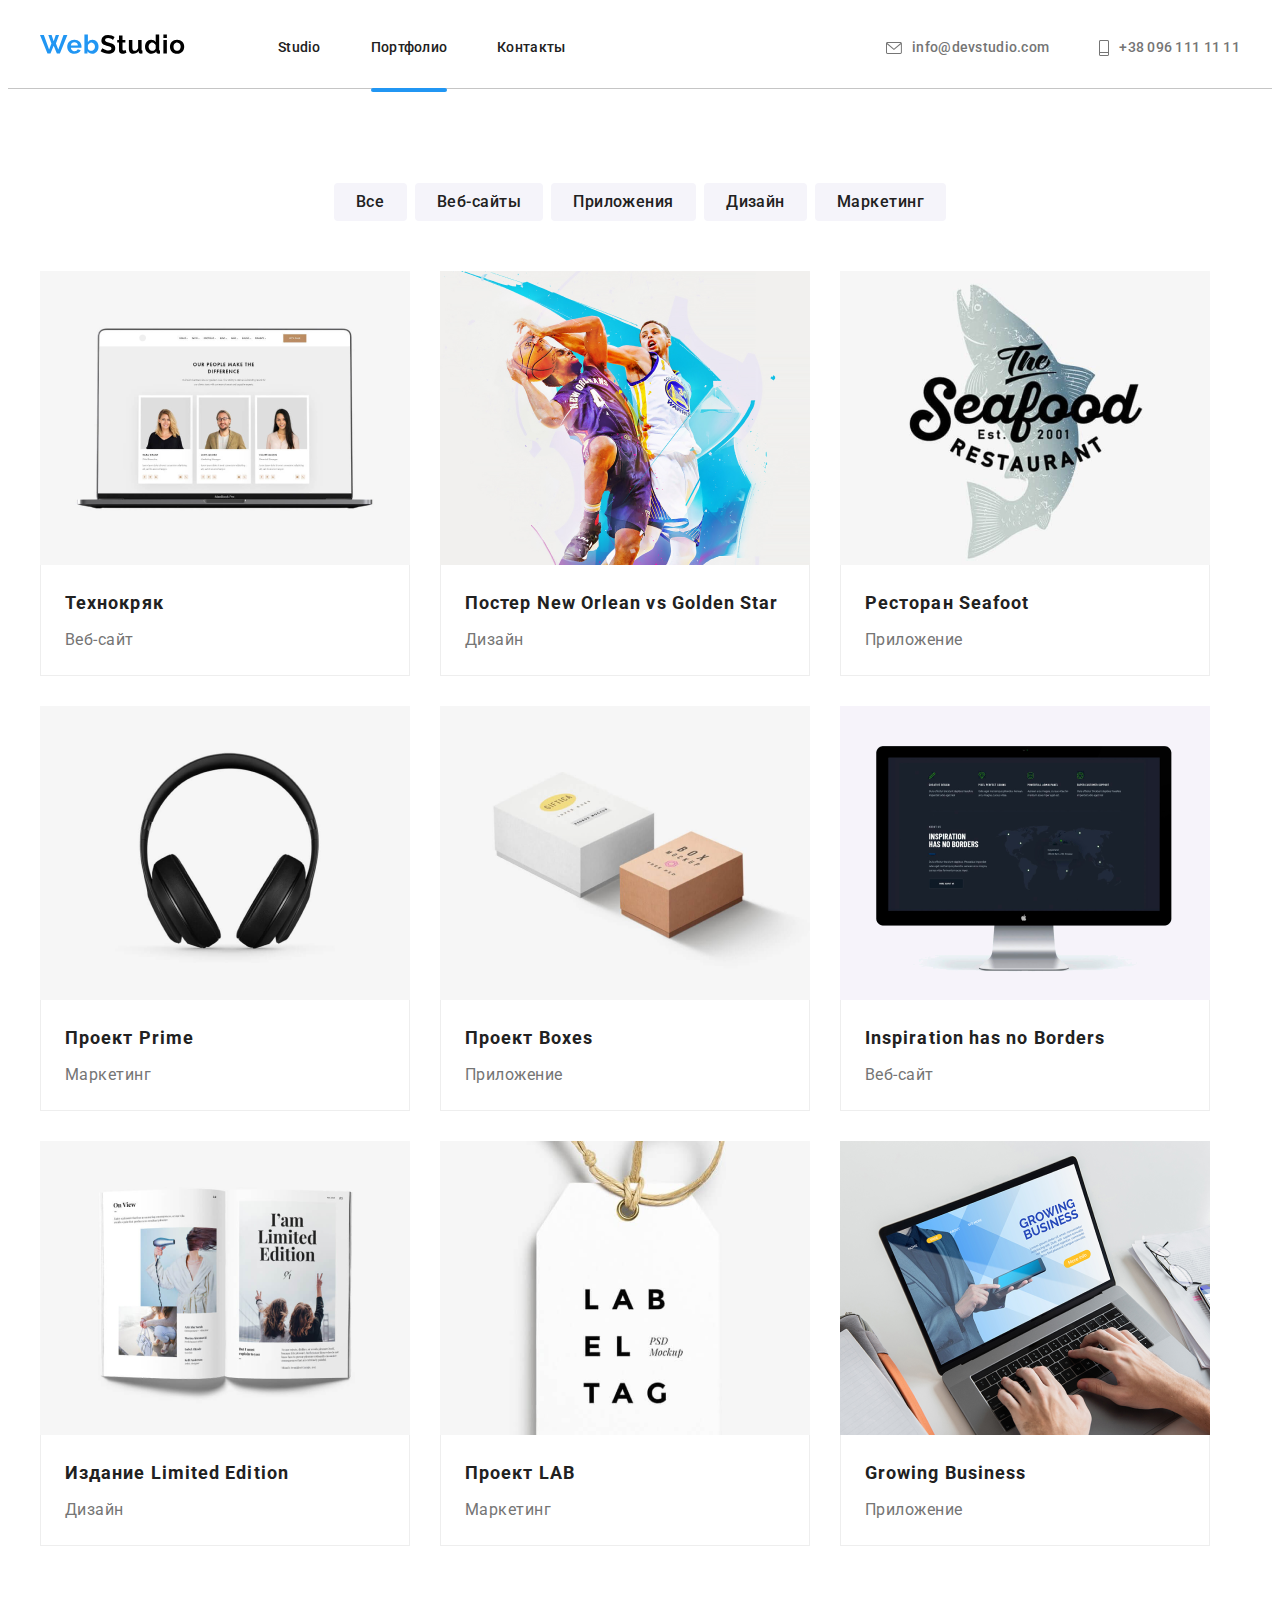
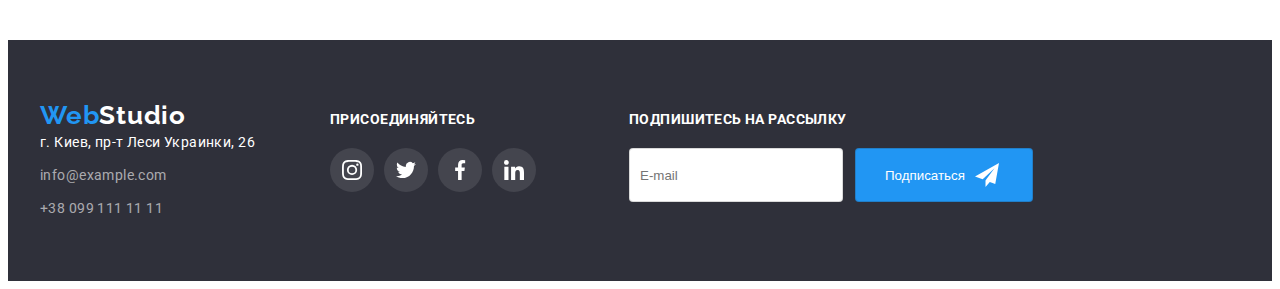
==== commit e9e35c8f: "end hw06" ====
--- a/portfolio.html
+++ b/portfolio.html
@@ -255,8 +255,8 @@
                     </ul>
                 </div>
                 <form class="subscription">
+                    <label class="subscription-label">ПОДПИШИТЕСЬ НА РАССЫЛКУ</label>
                     <div class="field">
-                    <label class="subscription-label">ПОДПИШИТЕСЬ НА РАССЫЛКУ</label>
                         <input type="email"
                            class="mail-input"
                            name="user-mail"
@@ -264,13 +264,11 @@
                            required
                            id="user-mail"
                         />
-                    <button type="submit" class="send-btn">
-                        <span class="subscription-form">Подписаться
+                    <button type="submit" class="send-btn">Подписаться
                         <svg class="btn-icon" width="24" height="24">
                             <use href="./images/symbol-defs.svg#icon-icon-send"></use>
                         </svg>
                         </a>
-                    </span> 
                     </button>
                     </div>
                 </form>
--- a/css/styles.css
+++ b/css/styles.css
@@ -1055,6 +1055,7 @@
     letter-spacing: 0.06em;
     height: 50px;
     max-width: 200px;
+    border: 4px;
     border-radius: 4px;
     transition: color 250ms cubic-bezier(0.4, 0, 0.2, 1);
     color: #FFFFFF;
@@ -1074,13 +1075,12 @@
 }
 
 .subscription{
-    display: flex;
-    justify-content: space-between;
     margin-left: 93px;
 }
 
 .field{
-    margin-right: 215px; 
+    display: flex; 
+    justify-content: center;
 }
 
 .subscription-label{
@@ -1095,7 +1095,7 @@
 
 .mail-input{
     height: 50px;
-    width: 100%;
+    width: 200px;
     margin-right: 12px;
     border: 1px solid rgba(0, 0, 0, 0.15);
     border-radius: 4px;
@@ -1104,7 +1104,6 @@
 }
 
 .send-btn{
-    height: 50px;
     display: flex;
     align-items: center;
     justify-content: center;
@@ -1115,15 +1114,7 @@
     padding-top: 10px;
     padding-left: 29px;
     padding-bottom: 10px;
-    padding-right: 62px;
-    position: relative;
-}
-
-.subscription-form{
-    height: 50px;
-    display: flex;
-    justify-content: space-between;
-    align-items: center;
+    padding-right: 33px;
 }
 
 .send-btn:hover .btn-icon:hover,
@@ -1132,10 +1123,6 @@
 }
 
 .btn-icon{
-    position: absolute;
-    right:28px;
-    top:50%;
-    transform: translateY(-50%);
-    color: #FFFFFF;
-    transform: translateY(-50%);
+    color: #FFFFFF;
+    margin-left: 10px;
 }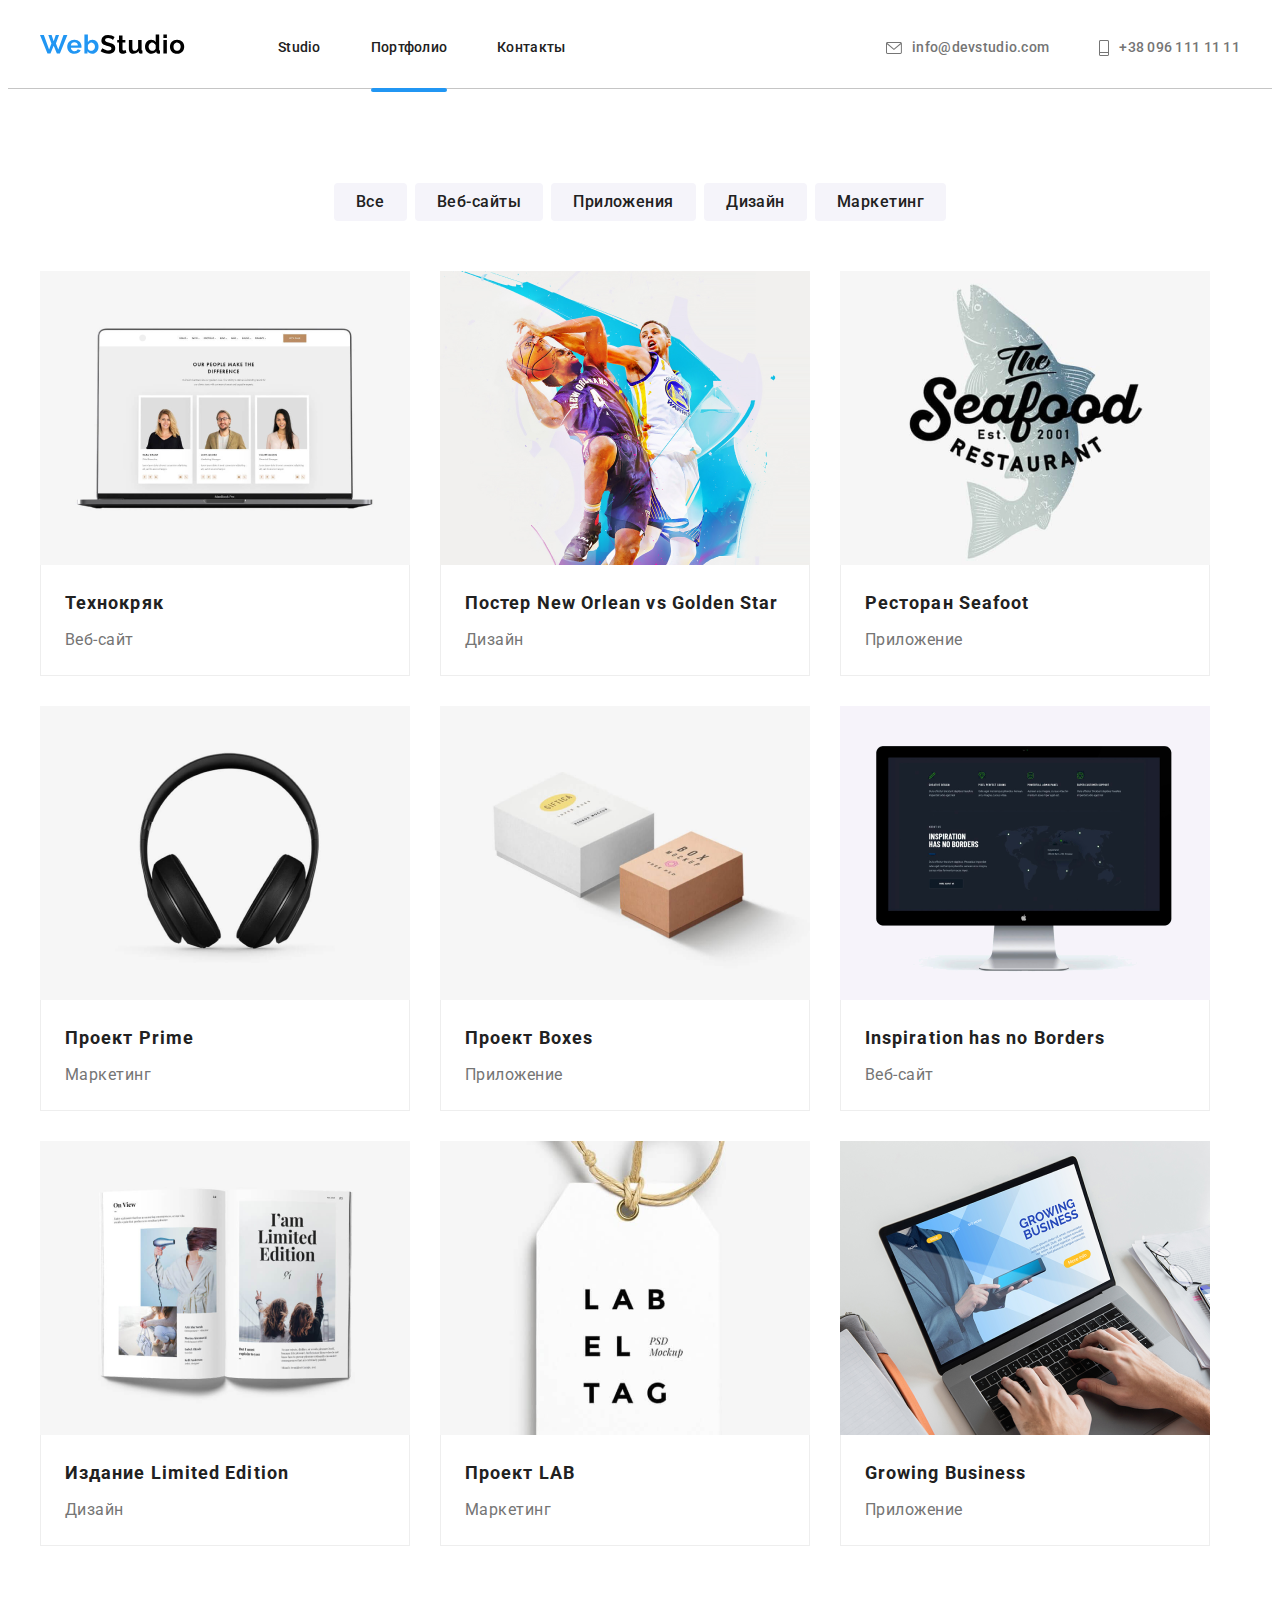
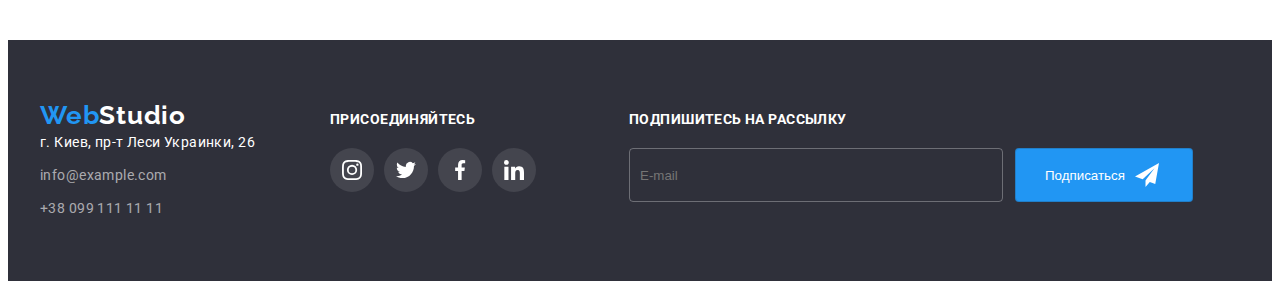
==== commit fcf0b568: "valid hw06" ====
--- a/portfolio.html
+++ b/portfolio.html
@@ -58,17 +58,17 @@
             <div class="container">
             <h2 class="visually-hidden">Наши проекты и услуги</h2>
                 <ul class="projects-btn-list list">
-                    <li class="projects-item-btn"> <button type="button" class="projects-btn-all" onclick()">Все</button></li>
-                    <li class="projects-item-btn"> <button type="button" class="projects-btn-web" onclick()">Веб-сайты</button></li>
-                    <li class="projects-item-btn"> <button type="button" class="projects-btn-applications" onclick()">Приложения</button></li>
-                    <li class="projects-item-btn"> <button type="button" class="projects-btn-design" onclick()">Дизайн</button></li>
-                    <li class="projects-item-btn"> <button type="button" class="projects-btn-marketing" onclick()">Маркетинг</button></li>
+                    <li class="projects-item-btn"> <button type="button" class="projects-btn-all" onclick="onClick()">Все</button></li>
+                    <li class="projects-item-btn"> <button type="button" class="projects-btn-web" onclick="onClick()">Веб-сайты</button></li>
+                    <li class="projects-item-btn"> <button type="button" class="projects-btn-applications" onclick="onClick()">Приложения</button></li>
+                    <li class="projects-item-btn"> <button type="button" class="projects-btn-design" onclick="onClick()">Дизайн</button></li>
+                    <li class="projects-item-btn"> <button type="button" class="projects-btn-marketing" onclick="onClick()">Маркетинг</button></li>
                 </ul>
                 <ul class="projects-gallery-list list">
                     <li class="projects-item-gallery">
                         <a href="" class="item-gallery-link link">
                         <div class="projects-item-wrap">
-                        <img src="./images/img 21.png" alt="Технокоманда" width="370" height="294" />
+                        <img src="./images/img21.png" alt="Технокоманда" width="370" height="294"/>
                         <p class="projects-item-text">
                         Ресурс предлагает комплексные предложения с разным уровнем функционала и сервисов.
                         Все это позволит посетителю получить исчерпывающие сведения о компании или частном лице.
@@ -83,7 +83,7 @@
                     <li class="projects-item-gallery">
                         <a href="" class="item-gallery-link link">
                         <div class="projects-item-wrap">
-                        <img src="./images/img 22.png" alt="Постер" width="370" height="294" />
+                        <img src="./images/img22.png" alt="Постер" width="370" height="294"/>
                         <p class="projects-item-text">
                             Ресурс предлагает комплексные предложения с разным уровнем функционала и сервисов.
                             Все это позволит посетителю получить исчерпывающие сведения о компании или частном лице.
@@ -98,7 +98,7 @@
                     <li class="projects-item-gallery"> 
                         <a href="" class="item-gallery-link link">
                         <div class="projects-item-wrap">
-                        <img src="./images/img 23.png" alt="Визитная карточка ресторана Seafoot" width="370" height="294" />
+                        <img src="./images/img23.png" alt="Визитная карточка ресторана Seafoot" width="370" height="294"/>
                         <p class="projects-item-text">
                             Ресурс предлагает комплексные предложения с разным уровнем функционала и сервисов.
                             Все это позволит посетителю получить исчерпывающие сведения о компании или частном лице.
@@ -113,7 +113,7 @@
                     <li class="projects-item-gallery"> 
                         <a href="" class="item-gallery-link link">
                         <div class="projects-item-wrap">
-                        <img src="./images/img 24.png" alt="Наушники" width="370" height="294" />
+                        <img src="./images/img24.png" alt="Наушники" width="370" height="294"/>
                         <p class="projects-item-text">
                             Ресурс предлагает комплексные предложения с разным уровнем функционала и сервисов.
                             Все это позволит посетителю получить исчерпывающие сведения о компании или частном лице.
@@ -128,7 +128,7 @@
                     <li class="projects-item-gallery"> 
                         <a href="" class="item-gallery-link link">
                         <div class="projects-item-wrap">
-                        <img src="./images/img 25.png" alt="Коробочные решения" width="370" height="294" />
+                        <img src="./images/img25.png" alt="Коробочные решения" width="370" height="294"/>
                         <p class="projects-item-text">
                             Ресурс предлагает комплексные предложения с разным уровнем функционала и сервисов.
                             Все это позволит посетителю получить исчерпывающие сведения о компании или частном лице.
@@ -143,7 +143,7 @@
                     <li class="projects-item-gallery"> 
                         <a href="" class="item-gallery-link link">
                         <div class="projects-item-wrap">
-                        <img src="./images/img 26.png" alt="Борд на экране монитора" width="370" height="294" />
+                        <img src="./images/img26.png" alt="Борд на экране монитора" width="370" height="294"/>
                         <p class="projects-item-text">
                             Ресурс предлагает комплексные предложения с разным уровнем функционала и сервисов.
                             Все это позволит посетителю получить исчерпывающие сведения о компании или частном лице.
@@ -158,7 +158,7 @@
                     <li class="projects-item-gallery">
                         <a href="" class="item-gallery-link link">
                         <div class="projects-item-wrap">
-                        <img src="./images/img 27.png" alt="Буклет" width="370" height="294" />
+                        <img src="./images/img27.png" alt="Буклет" width="370" height="294"/>
                         <p class="projects-item-text">
                             Ресурс предлагает комплексные предложения с разным уровнем функционала и сервисов.
                             Все это позволит посетителю получить исчерпывающие сведения о компании или частном лице.
@@ -173,7 +173,7 @@
                     <li class="projects-item-gallery">
                         <a href="" class="item-gallery-link link">
                         <div class="projects-item-wrap">
-                        <img src="./images/img 28.png" alt="Атрибут с Лого" width="370" height="294" />
+                        <img src="./images/img28.png" alt="Атрибут с Лого" width="370" height="294"/>
                         <p class="projects-item-text">
                             Ресурс предлагает комплексные предложения с разным уровнем функционала и сервисов.
                             Все это позволит посетителю получить исчерпывающие сведения о компании или частном лице.
@@ -188,7 +188,7 @@
                     <li class="projects-item-gallery">
                         <a href="" class="item-gallery-link link">
                         <div class="projects-item-wrap">
-                        <img src="./images/img 29.png" alt="Демоверсия на экране" width="370" height="294" />
+                        <img src="./images/img29.png" alt="Демоверсия на экране" width="370" height="294"/>
                         <p class="projects-item-text">
                             Ресурс предлагает комплексные предложения с разным уровнем функционала и сервисов.
                             Все это позволит посетителю получить исчерпывающие сведения о компании или частном лице.
@@ -268,7 +268,6 @@
                         <svg class="btn-icon" width="24" height="24">
                             <use href="./images/symbol-defs.svg#icon-icon-send"></use>
                         </svg>
-                        </a>
                     </button>
                     </div>
                 </form>
--- a/css/styles.css
+++ b/css/styles.css
@@ -927,9 +927,8 @@
     font-weight: 700;
     font-size: 20px;
     line-height: 1.15;
-    letter-spacing: 0.06em;
+    letter-spacing: 0.03em;
     color: black;
-    height: 50px;
     min-width: 200px;
     text-align: center;
     margin-bottom: 12px;
@@ -937,6 +936,9 @@
 
 .modal-close-btn{
     position: absolute;
+    display: flex;
+    align-items: center;
+    justify-content: center;
     top: 10px;
     right: 10px;
     background-color:transparent;
@@ -946,12 +948,6 @@
     border-radius: 50%;
 }
 
-.button-close-link{
-display: flex;
-align-items: center;
-justify-content: center;
-}
-
 .modal-field{
     margin-bottom: 12px;
 }
@@ -972,7 +968,7 @@
     height: 40px;
     border: 1px solid rgba(33, 33, 33, 0.2);
     border-radius: 4px;
-    padding-left: 10px;
+    padding-left: 30px;
     outline: none;
 }
   
@@ -1004,6 +1000,7 @@
     border-radius: 4px;
     resize: none;
     font-size: 12px;
+    padding-left: 10px;
     color: #757575 50%;
 }
 
@@ -1095,12 +1092,13 @@
 
 .mail-input{
     height: 50px;
-    width: 200px;
+    width: 360px;
     margin-right: 12px;
-    border: 1px solid rgba(0, 0, 0, 0.15);
+    border: 1px solid rgba(255, 255, 255, 0.3);
     border-radius: 4px;
     padding-left: 10px;
     outline: none;
+    background: transparent;
 }
 
 .send-btn{
